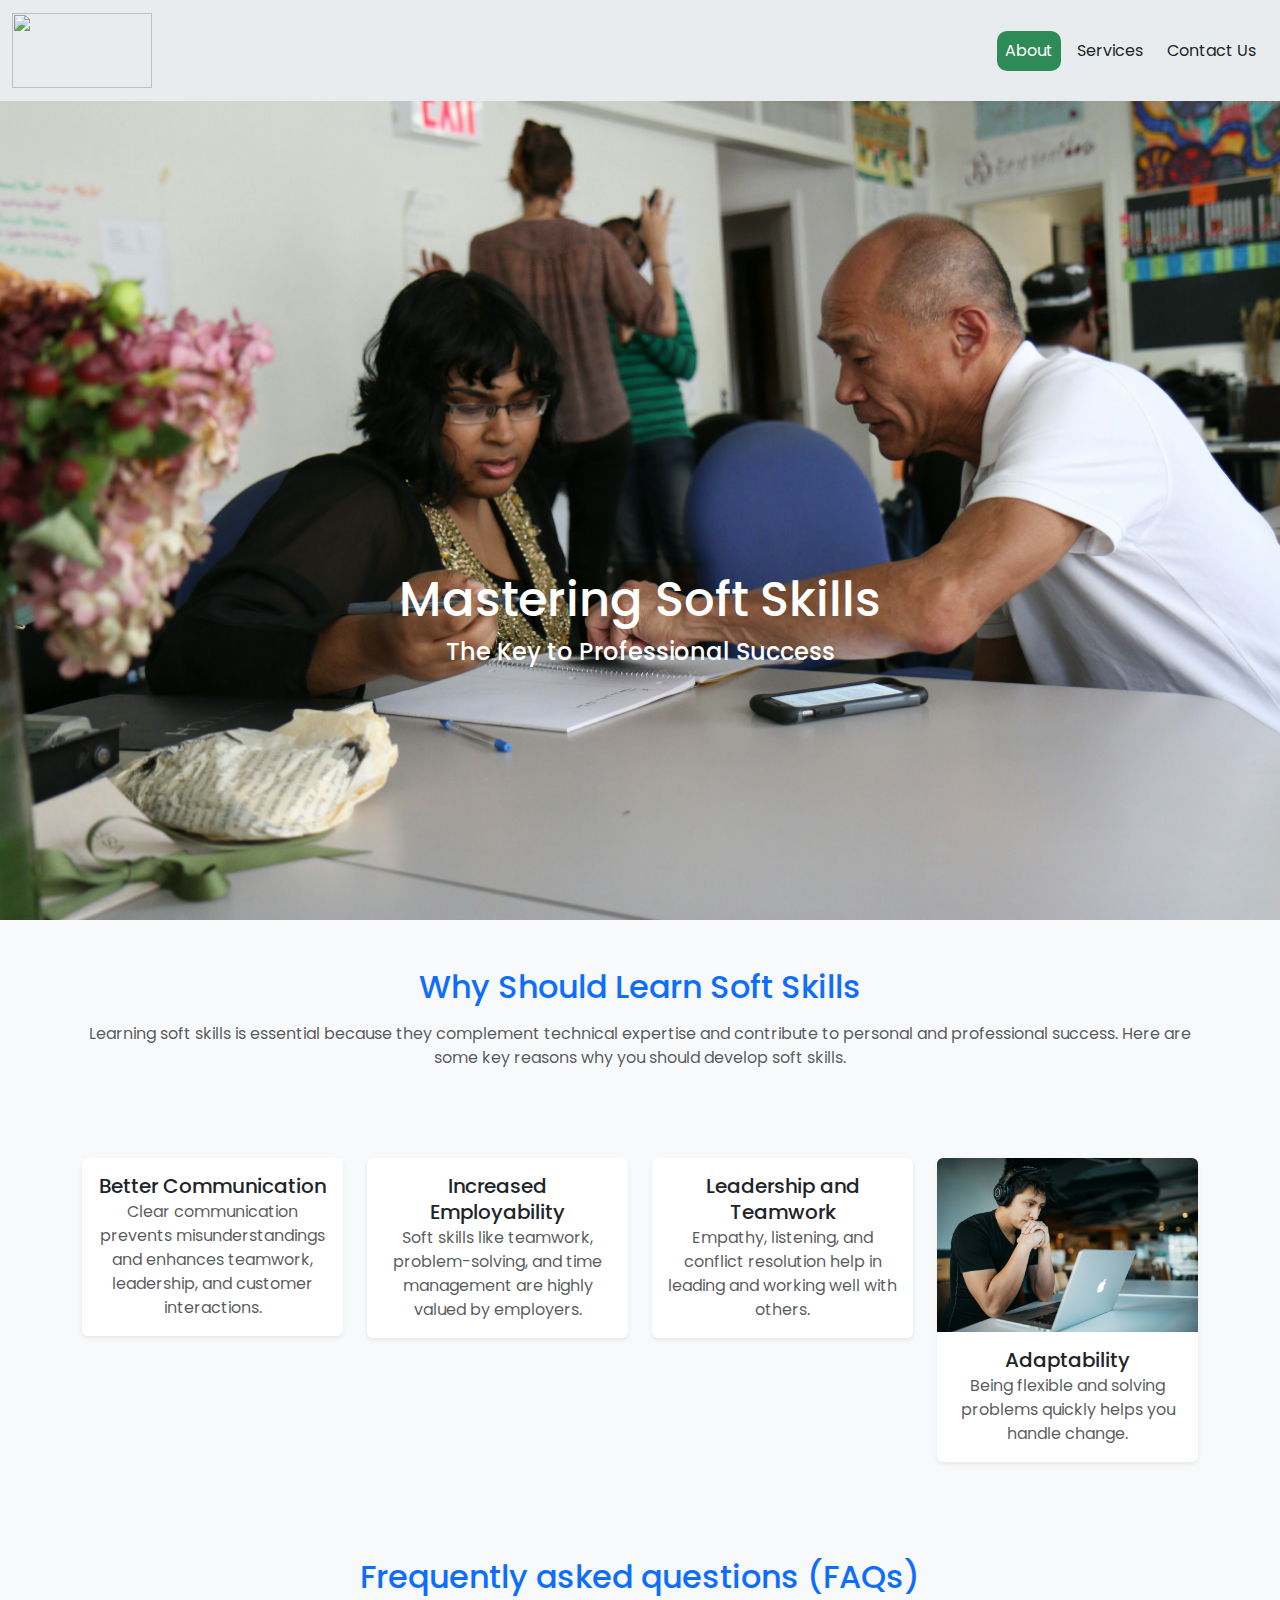
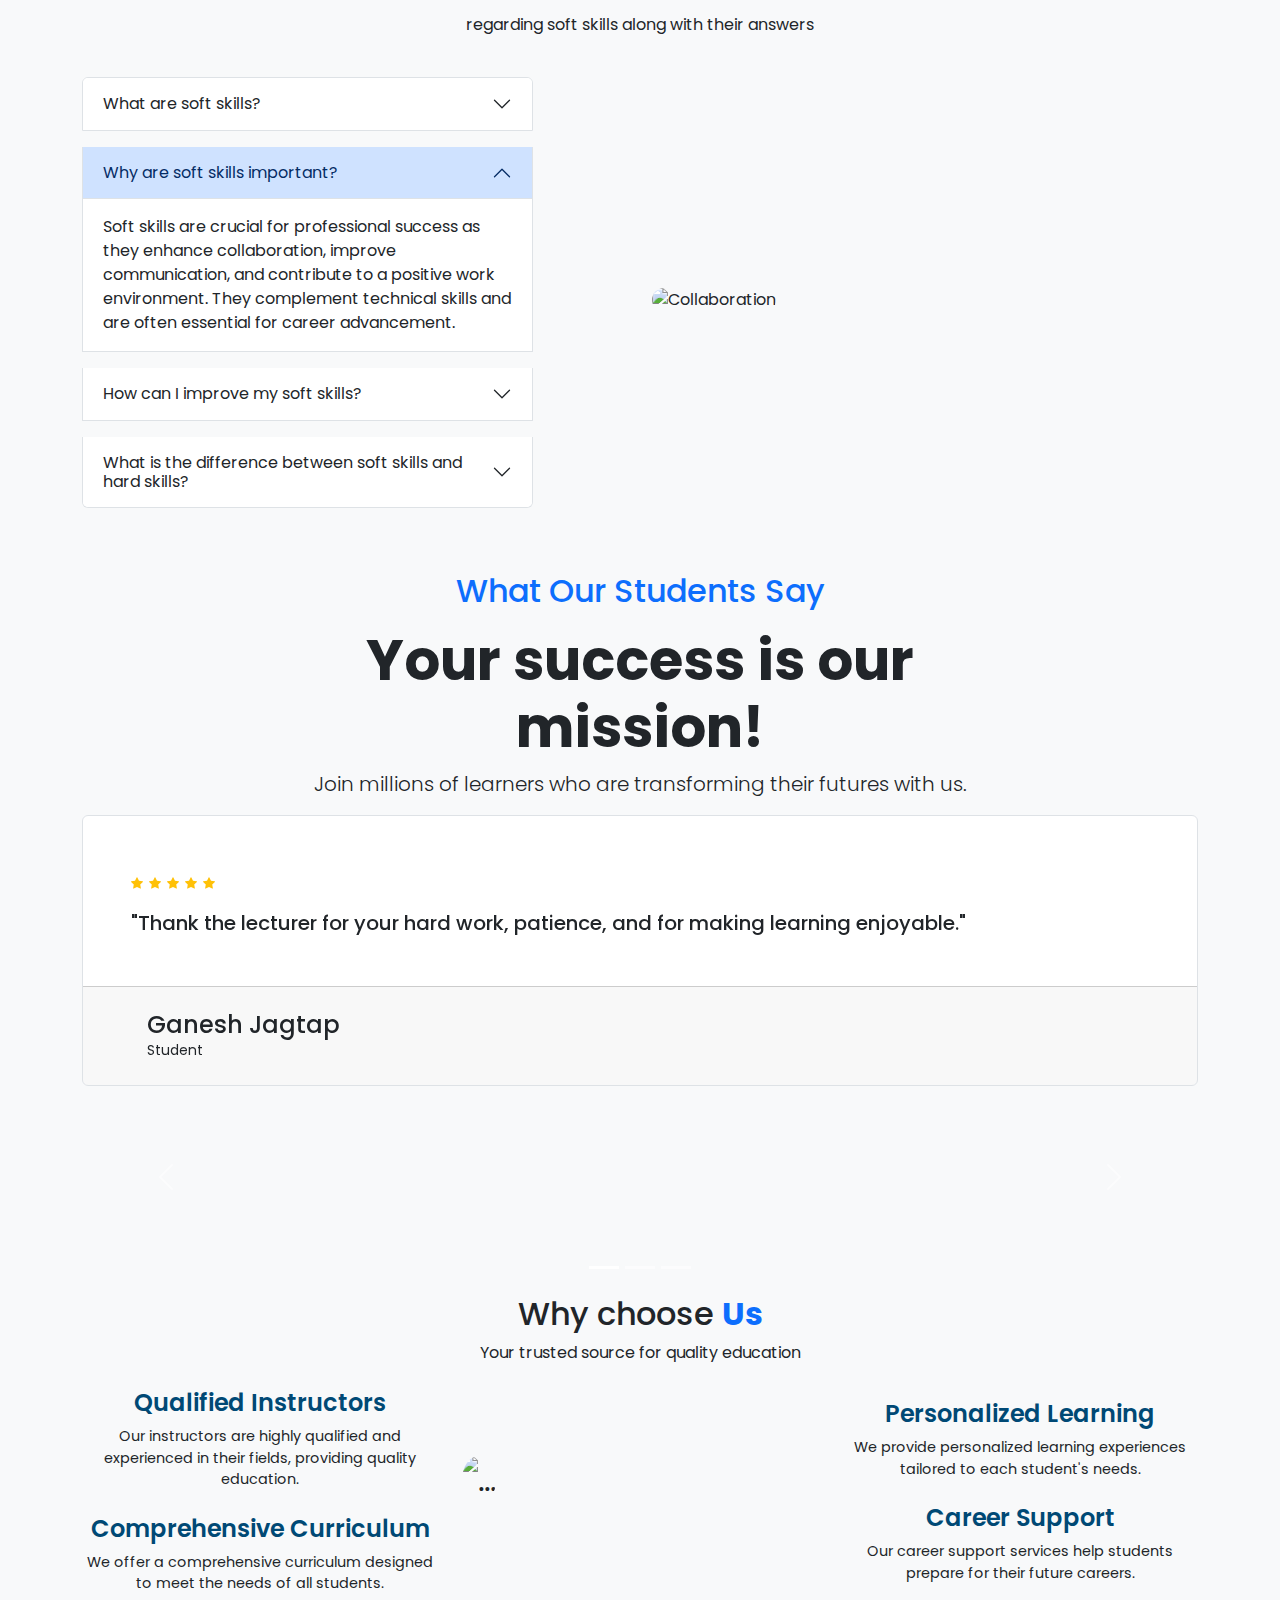
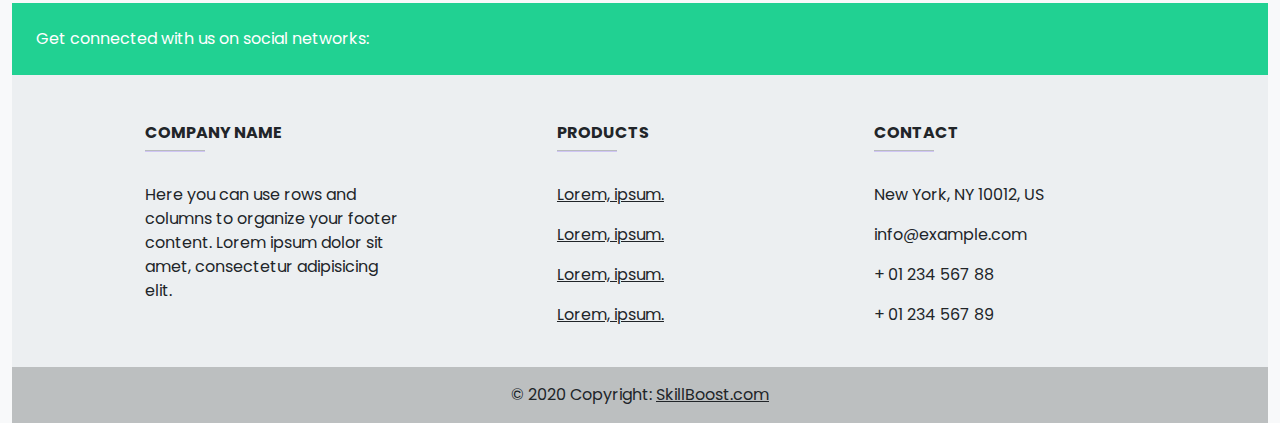
==== index.html @ a73ec309 "change" ====
<!DOCTYPE html>
<html lang="en">

<head>
  <meta charset="UTF-8" />
  <meta name="viewport" content="width=device-width, initial-scale=1.0" />
  <title>SkillBoost Landing Page</title>
  <link href="https://cdn.jsdelivr.net/npm/bootstrap@5.3.3/dist/css/bootstrap.min.css" rel="stylesheet" />
  <link rel="stylesheet" href="https://cdnjs.cloudflare.com/ajax/libs/font-awesome/6.6.0/css/all.min.css"
    integrity="sha512-Kc323vGBEqzTmouAECnVceyQqyqdsSiqLQISBL29aUW4U/M7pSPA/gEUZQqv1cwx4OnYxTxve5UMg5GT6L4JJg=="
    crossorigin="anonymous" referrerpolicy="no-referrer" />
  <link rel="icon" href="./img/favicon.ico" type="image/x-icon" />
  <link rel="stylesheet" href="files/style.css">

  <!-- For font -->
  <link rel="preconnect" href="https://fonts.googleapis.com">
  <link rel="preconnect" href="https://fonts.gstatic.com" crossorigin>
  <link
    href="https://fonts.googleapis.com/css2?family=Poppins:ital,wght@0,100;0,200;0,300;0,400;0,500;0,600;0,700;0,800;0,900;1,100;1,200;1,300;1,400;1,500;1,600;1,700;1,800;1,900&display=swap"
    rel="stylesheet">

  <!-- font end -->


  <!-- floting whatsapp icon -->
  <link rel="stylesheet" href="Floating-WhatsApp-Message-Button-jQuery (2)/floating-wpp.min.css" />
  <script src="https://code.jquery.com/jquery-3.7.1.js" integrity="sha256-eKhayi8LEQwp4NKxN+CfCh+3qOVUtJn3QNZ0TciWLP4="
    crossorigin="anonymous"></script>
  <script src="Floating-WhatsApp-Message-Button-jQuery (2)/floating-wpp.min.js"></script>



</head>

<body>
  <!-- Loader -->
  <div id="loader" class="loader"></div>
  <div class="floating-wpp"></div>

  <nav class="navbar navbar-expand-lg navbar-light fixed-top">
    <div class="container-fluid">
      <a class="navbar-brand" href="index.html"><img src="img/logo.png" class=""></a>
      <button class="navbar-toggler menu " type="button" data-bs-toggle="collapse" data-bs-target="#navbarNav"
        aria-controls="navbarNav" aria-expanded="false" aria-label="Toggle navigation">
        <span class="navbar-toggler-icon"></span>
      </button>
      <div class="collapse navbar-collapse" id="navbarNav">
        <ul class="navbar-nav ms-auto">
          <!-- <li class="nav-item">
            <a class="nav-link" href="#communication">Communication</a>
          </li>
          <li class="nav-item">
            <a class="nav-link" href="#Leadership">Leadership</a>
          </li>
          <li class="nav-item">
            <a class="nav-link" href="#Teamwork">Teamwork</a>
          </li> -->
          <li class="nav-item ">
            <a class="nav-link mx-1 p-2 active " href="index.html">About</a>
          </li>
          <li class="nav-item ">
            <a class="nav-link mx-1 p-2  " href="files/services.html">Services</a>
          </li>

          <li class="nav-item ">
            <a class="nav-link mx-1 p-2 " href="files/contact.html">Contact Us</a>
          </li>
        </ul>
      </div>
    </div>
  </nav>

  <div class="container-fluid banner" id="about-banner">
    <div class="text-wrapper">
      <h1>Mastering Soft Skills</h1>
      <h5>The Key to Professional Success</h5>
    </div>
  </div>

  <div class="container my-5" id="whyshould">
    <div class="row justify-content-center mb-4">
      <div class="col-12 text-center">
        <div class="section-title mb-4 pb-2">
          <h2 class="title mb-3 text-center text-primary">Why Should Learn Soft Skills</h2>
          <p class="text-muted para-desc mx-auto mb-0">
            Learning soft skills is essential because they complement technical expertise and contribute to personal and
            professional success. Here are some key reasons why you should develop soft skills.
          </p>
        </div>
      </div>
    </div>

    <div class="row">
      <div class="col-lg-3 col-md-6 mt-4 pt-2">
        <div class="card blog blog-primary border-0 shadow-sm">
          <img src="./img/problem.webp" class="img-fluid rounded-top" alt="">
          <div class="card-body text-center">
            <a href="/business-blog-detail/1" class="text-dark h5 title mb-3">Better Communication</a>
            <span class="text-muted d-block">Clear communication prevents misunderstandings and enhances teamwork,
              leadership, and customer interactions.</span>
          </div>
        </div>
      </div>

      <div class="col-lg-3 col-md-6 mt-4 pt-2">
        <div class="card blog blog-primary border-0 shadow-sm">
          <img src="./img/collboration.webp" class="img-fluid rounded-top" alt="">
          <div class="card-body text-center">
            <a href="/business-blog-detail/2" class="text-dark h5 title mb-3">Increased Employability</a>
            <span class="text-muted d-block">Soft skills like teamwork, problem-solving, and time management are highly
              valued by employers.</span>
          </div>
        </div>
      </div>

      <div class="col-lg-3 col-md-6 mt-4 pt-2">
        <div class="card blog blog-primary border-0 shadow-sm">
          <img src="./img/communication.webp" class="img-fluid rounded-top" alt="">
          <div class="card-body text-center">
            <a href="/business-blog-detail/3" class="text-dark h5 title mb-3">Leadership and Teamwork</a>
            <span class="text-muted d-block">Empathy, listening, and conflict resolution help in leading and working
              well with others.</span>
          </div>
        </div>
      </div>

      <div class="col-lg-3 col-md-6 mt-4 pt-2">
        <div class="card blog blog-primary border-0 shadow-sm">
          <img src="./img/third.webp" class="img-fluid rounded-top" alt="">
          <div class="card-body text-center">
            <a href="/business-blog-detail/4" class="text-dark h5 title mb-3">Adaptability</a>
            <span class="text-muted d-block">Being flexible and solving problems quickly helps you handle change.</span>
          </div>
        </div>
      </div>
    </div>
  </div>


  <section class="container py-5 mt-2 mt-sm-3 mt-md-4" id="Teamwork">
    <h2 class="title mb-3 text-center text-primary">Frequently asked questions (FAQs)</h2>
    <p class="pb-3 pb-md-4 mb-0 mb-sm-2 mb-lg-3 text-center">
      regarding soft skills along with their answers
    </p>

    <div class="row align-items-lg-center">
      <!-- Accordion Section -->
      <div class="col-md-6 col-lg-5 pb-2 pb-lg-0 mb-4 mb-md-0">
        <div class="accordion accordion-alt" id="teamwork">
          <div class="accordion-item mb-3">
            <h3 class="accordion-header">
              <button class="accordion-button collapsed" type="button" data-bs-toggle="collapse"
                data-binded-content="#communication-img" data-bs-target="#communication" aria-expanded="false"
                aria-controls="communication">
                What are soft skills?
              </button>
            </h3>
            <div class="accordion-collapse collapse" id="communication" data-bs-parent="#teamwork">
              <div class="accordion-body">
                Soft skills are personal attributes that enable someone to interact effectively and harmoniously with
                others. They include skills like communication, teamwork, problem-solving, adaptability, emotional
                intelligence, and time management.
              </div>
            </div>
          </div>

          <div class="accordion-item mb-3">
            <h3 class="accordion-header">
              <button class="accordion-button" type="button" data-bs-toggle="collapse"
                data-binded-content="#collaboration-img" data-bs-target="#collaboration" aria-expanded="true"
                aria-controls="collaboration">
                Why are soft skills important?
              </button>
            </h3>
            <div class="accordion-collapse collapse show" id="collaboration" data-bs-parent="#teamwork">
              <div class="accordion-body">
                Soft skills are crucial for professional success as they enhance collaboration, improve communication,
                and contribute to a positive work environment. They complement technical skills and are often essential
                for career advancement.
              </div>
            </div>
          </div>

          <div class="accordion-item mb-3">
            <h3 class="accordion-header">
              <button class="accordion-button collapsed" type="button" data-bs-toggle="collapse"
                data-binded-content="#problem-solving-img" data-bs-target="#problem-solving" aria-expanded="false"
                aria-controls="problem-solving">
                How can I improve my soft skills?
              </button>
            </h3>
            <div class="accordion-collapse collapse" id="problem-solving" data-bs-parent="#teamwork">
              <div class="accordion-body">
                You can improve your soft skills by actively seeking feedback, engaging in team activities, practicing
                communication in various formats (e.g., public speaking, writing), and taking courses focused on
                specific skills like negotiation or conflict resolution.
              </div>
            </div>
          </div>

          <div class="accordion-item mb-3">
            <h3 class="accordion-header">
              <button class="accordion-button collapsed" type="button" data-bs-toggle="collapse"
                data-binded-content="#leadership-img" data-bs-target="#leadership" aria-expanded="false"
                aria-controls="leadership">
                What is the difference between soft skills and hard skills?
              </button>
            </h3>
            <div class="accordion-collapse collapse" id="leadership" data-bs-parent="#teamwork">
              <div class="accordion-body">
                Hard skills are specific, teachable abilities or knowledge sets, such as coding, data analysis, or using
                software programs. In contrast, soft skills relate to how you work with others and manage your own
                behavior, like teamwork and time management.
              </div>
            </div>
          </div>
        </div>
      </div>

      <!-- Binded Images Section -->
      <div class="col-md-6 col-lg-7 col-xl-6 offset-xl-1">
        <div class="ps-lg-4 ps-xl-0">
          <div class="binded-content position-relative">
            <div class="binded-item" id="communication-img">
              <img class="rounded-5 img-fluid w-100" src="./img/communication.webp" alt="Communication" />
            </div>
            <div class="binded-item active" id="collaboration-img">
              <img class="rounded-5 img-fluid w-100" src="./img/collboration.webp" alt="Collaboration" />
            </div>
            <div class="binded-item" id="problem-solving-img">
              <img class="rounded-5 img-fluid w-100" src="./img/problem.webp" alt="Problem Solving" />
            </div>
            <div class="binded-item" id="leadership-img">
              <img class="rounded-5 img-fluid w-100" src="./img/leadership.webp" alt="Leadership" />
            </div>
          </div>
        </div>
      </div>
    </div>
  </section>




  <div class="container " id="Testimonials">
    <div class="row mb-8 justify-content-center">
      <div class="col-lg-8 col-md-12 col-12 text-center">
        <!-- caption -->
        <h2 class="title mb-3 text-center text-primary">What Our Students Say</h2>
        <h3 class="mb-2 display-4 fw-bold">Your success is our mission!</h3>
        <p class="lead">Join millions of learners who are transforming their futures with us.</p>
      </div>
    </div>

    <!-- row -->
    <div class="row">
      <div class="col-md-12">
        <div id="testimonialCarousel" class="carousel slide" data-bs-ride="carousel">
          <!-- carousel indicators -->
          <div class="carousel-indicators">
            <button type="button" data-bs-target="#testimonialCarousel" data-bs-slide-to="0" class="active"
              aria-current="true" aria-label="Slide 1"></button>
            <button type="button" data-bs-target="#testimonialCarousel" data-bs-slide-to="1"
              aria-label="Slide 2"></button>
            <button type="button" data-bs-target="#testimonialCarousel" data-bs-slide-to="2"
              aria-label="Slide 3"></button>
          </div>

          <!-- carousel inner -->
          <div class="carousel-inner">
            <div class="carousel-item active">
              <div class="card border shadow-none">
                <div class="card-body p-5">
                  <div class="mb-2">
                    <span class="fs-4">
                      <!-- Star icons -->
                      <svg xmlns="http://www.w3.org/2000/svg" width="12" height="12" fill="currentColor"
                        class="bi bi-star-fill text-warning" viewBox="0 0 16 16">
                        <path
                          d="M3.612 15.443c-.386.198-.824-.149-.746-.592l.83-4.73L.173 6.765c-.329-.314-.158-.888.283-.95l4.898-.696L7.538.792c.197-.39.73-.39.927 0l2.184 4.327 4.898.696c.441.062.612.636.282.95l-3.522 3.356.83 4.73c.078.443-.36.79-.746.592L8 13.187l-4.389 2.256z" />
                      </svg>
                      <svg xmlns="http://www.w3.org/2000/svg" width="12" height="12" fill="currentColor"
                        class="bi bi-star-fill text-warning" viewBox="0 0 16 16">
                        <path
                          d="M3.612 15.443c-.386.198-.824-.149-.746-.592l.83-4.73L.173 6.765c-.329-.314-.158-.888.283-.95l4.898-.696L7.538.792c.197-.39.73-.39.927 0l2.184 4.327 4.898.696c.441.062.612.636.282.95l-3.522 3.356.83 4.73c.078.443-.36.79-.746.592L8 13.187l-4.389 2.256z" />
                      </svg>
                      <svg xmlns="http://www.w3.org/2000/svg" width="12" height="12" fill="currentColor"
                        class="bi bi-star-fill text-warning" viewBox="0 0 16 16">
                        <path
                          d="M3.612 15.443c-.386.198-.824-.149-.746-.592l.83-4.73L.173 6.765c-.329-.314-.158-.888.283-.95l4.898-.696L7.538.792c.197-.39.73-.39.927 0l2.184 4.327 4.898.696c.441.062.612.636.282.95l-3.522 3.356.83 4.73c.078.443-.36.79-.746.592L8 13.187l-4.389 2.256z" />
                      </svg>
                      <svg xmlns="http://www.w3.org/2000/svg" width="12" height="12" fill="currentColor"
                        class="bi bi-star-fill text-warning" viewBox="0 0 16 16">
                        <path
                          d="M3.612 15.443c-.386.198-.824-.149-.746-.592l.83-4.73L.173 6.765c-.329-.314-.158-.888.283-.95l4.898-.696L7.538.792c.197-.39.73-.39.927 0l2.184 4.327 4.898.696c.441.062.612.636.282.95l-3.522 3.356.83 4.73c.078.443-.36.79-.746.592L8 13.187l-4.389 2.256z" />
                      </svg>
                      <svg xmlns="http://www.w3.org/2000/svg" width="12" height="12" fill="currentColor"
                        class="bi bi-star-fill text-warning" viewBox="0 0 16 16">
                        <path
                          d="M3.612 15.443c-.386.198-.824-.149-.746-.592l.83-4.73L.173 6.765c-.329-.314-.158-.888.283-.95l4.898-.696L7.538.792c.197-.39.73-.39.927 0l2.184 4.327 4.898.696c.441.062.612.636.282.95l-3.522 3.356.83 4.73c.078.443-.36.79-.746.592L8 13.187l-4.389 2.256z" />
                      </svg>
                    </span>
                  </div>
                  <p class="lead text-dark font-italic fw-medium mb-0">"Thank the lecturer for your hard work, patience,
                    and for making learning enjoyable."</p>
                </div>
                <div class="card-footer px-5 py-4">
                  <div class="d-flex align-items-center">
                    <img src="../assets/images/avatar/avatar-1.jpg" alt="" class="avatar avatar-md rounded-circle">
                    <div class="ms-3">
                      <h4 class="mb-0">Ganesh Jagtap</h4>
                      <p class="mb-0 small">Student</p>
                    </div>
                  </div>
                </div>
              </div>
            </div>

            <div class="carousel-item">
              <div class="card border shadow-none">
                <div class="card-body p-5">
                  <div class="mb-2">
                    <span class="fs-4">
                      <!-- Star icons -->
                      <svg xmlns="http://www.w3.org/2000/svg" width="12" height="12" fill="currentColor"
                        class="bi bi-star-fill text-warning" viewBox="0 0 16 16">
                        <path
                          d="M3.612 15.443c-.386.198-.824-.149-.746-.592l.83-4.73L.173 6.765c-.329-.314-.158-.888.283-.95l4.898-.696L7.538.792c.197-.39.73-.39.927 0l2.184 4.327 4.898.696c.441.062.612.636.282.95l-3.522 3.356.83 4.73c.078.443-.36.79-.746.592L8 13.187l-4.389 2.256z" />
                      </svg>
                      <svg xmlns="http://www.w3.org/2000/svg" width="12" height="12" fill="currentColor"
                        class="bi bi-star-fill text-warning" viewBox="0 0 16 16">
                        <path
                          d="M3.612 15.443c-.386.198-.824-.149-.746-.592l.83-4.73L.173 6.765c-.329-.314-.158-.888.283-.95l4.898-.696L7.538.792c.197-.39.73-.39.927 0l2.184 4.327 4.898.696c.441.062.612.636.282.95l-3.522 3.356.83 4.73c.078.443-.36.79-.746.592L8 13.187l-4.389 2.256z" />
                      </svg>
                      <svg xmlns="http://www.w3.org/2000/svg" width="12" height="12" fill="currentColor"
                        class="bi bi-star-fill text-warning" viewBox="0 0 16 16">
                        <path
                          d="M3.612 15.443c-.386.198-.824-.149-.746-.592l.83-4.73L.173 6.765c-.329-.314-.158-.888.283-.95l4.898-.696L7.538.792c.197-.39.73-.39.927 0l2.184 4.327 4.898.696c.441.062.612.636.282.95l-3.522 3.356.83 4.73c.078.443-.36.79-.746.592L8 13.187l-4.389 2.256z" />
                      </svg>
                      <svg xmlns="http://www.w3.org/2000/svg" width="12" height="12" fill="currentColor"
                        class="bi bi-star-fill text-warning" viewBox="0 0 16 16">
                        <path
                          d="M3.612 15.443c-.386.198-.824-.149-.746-.592l.83-4.73L.173 6.765c-.329-.314-.158-.888.283-.95l4.898-.696L7.538.792c.197-.39.73-.39.927 0l2.184 4.327 4.898.696c.441.062.612.636.282.95l-3.522 3.356.83 4.73c.078.443-.36.79-.746.592L8 13.187l-4.389 2.256z" />
                      </svg>
                      <svg xmlns="http://www.w3.org/2000/svg" width="12" height="12" fill="currentColor"
                        class="bi bi-star-fill text-warning" viewBox="0 0 16 16">
                        <path
                          d="M3.612 15.443c-.386.198-.824-.149-.746-.592l.83-4.73L.173 6.765c-.329-.314-.158-.888.283-.95l4.898-.696L7.538.792c.197-.39.73-.39.927 0l2.184 4.327 4.898.696c.441.062.612.636.282.95l-3.522 3.356.83 4.73c.078.443-.36.79-.746.592L8 13.187l-4.389 2.256z" />
                      </svg>
                    </span>
                  </div>
                  <p class="lead text-dark font-italic fw-medium mb-0">"Maam, you create a supportive and inclusive
                    classroom environment where everyone feels valued. Thank you, Maam."</p>
                </div>
                <div class="card-footer px-5 py-4">
                  <div class="d-flex align-items-center">
                    <img src="../assets/images/avatar/avatar-1.jpg" alt="" class="avatar avatar-md rounded-circle">
                    <div class="ms-3">
                      <h4 class="mb-0">Om Tembhare</h4>
                      <p class="mb-0 small">Student</p>
                    </div>
                  </div>
                </div>
              </div>
            </div>

            <div class="carousel-item">
              <div class="card border shadow-none">
                <div class="card-body p-5">
                  <div class="mb-2">
                    <span class="fs-4">
                      <!-- Star icons -->
                      <svg xmlns="http://www.w3.org/2000/svg" width="12" height="12" fill="currentColor"
                        class="bi bi-star-fill text-warning" viewBox="0 0 16 16">
                        <path
                          d="M3.612 15.443c-.386.198-.824-.149-.746-.592l.83-4.73L.173 6.765c-.329-.314-.158-.888.283-.95l4.898-.696L7.538.792c.197-.39.73-.39.927 0l2.184 4.327 4.898.696c.441.062.612.636.282.95l-3.522 3.356.83 4.73c.078.443-.36.79-.746.592L8 13.187l-4.389 2.256z" />
                      </svg>
                      <svg xmlns="http://www.w3.org/2000/svg" width="12" height="12" fill="currentColor"
                        class="bi bi-star-fill text-warning" viewBox="0 0 16 16">
                        <path
                          d="M3.612 15.443c-.386.198-.824-.149-.746-.592l.83-4.73L.173 6.765c-.329-.314-.158-.888.283-.95l4.898-.696L7.538.792c.197-.39.73-.39.927 0l2.184 4.327 4.898.696c.441.062.612.636.282.95l-3.522 3.356.83 4.73c.078.443-.36.79-.746.592L8 13.187l-4.389 2.256z" />
                      </svg>
                      <svg xmlns="http://www.w3.org/2000/svg" width="12" height="12" fill="currentColor"
                        class="bi bi-star-fill text-warning" viewBox="0 0 16 16">
                        <path
                          d="M3.612 15.443c-.386.198-.824-.149-.746-.592l.83-4.73L.173 6.765c-.329-.314-.158-.888.283-.95l4.898-.696L7.538.792c.197-.39.73-.39.927 0l2.184 4.327 4.898.696c.441.062.612.636.282.95l-3.522 3.356.83 4.73c.078.443-.36.79-.746.592L8 13.187l-4.389 2.256z" />
                      </svg>
                      <svg xmlns="http://www.w3.org/2000/svg" width="12" height="12" fill="currentColor"
                        class="bi bi-star-fill text-warning" viewBox="0 0 16 16">
                        <path
                          d="M3.612 15.443c-.386.198-.824-.149-.746-.592l.83-4.73L.173 6.765c-.329-.314-.158-.888.283-.95l4.898-.696L7.538.792c.197-.39.73-.39.927 0l2.184 4.327 4.898.696c.441.062.612.636.282.95l-3.522 3.356.83 4.73c.078.443-.36.79-.746.592L8 13.187l-4.389 2.256z" />
                      </svg>
                      <svg xmlns="http://www.w3.org/2000/svg" width="12" height="12" fill="currentColor"
                        class="bi bi-star-fill text-warning" viewBox="0 0 16 16">
                        <path
                          d="M3.612 15.443c-.386.198-.824-.149-.746-.592l.83-4.73L.173 6.765c-.329-.314-.158-.888.283-.95l4.898-.696L7.538.792c.197-.39.73-.39.927 0l2.184 4.327 4.898.696c.441.062.612.636.282.95l-3.522 3.356.83 4.73c.078.443-.36.79-.746.592L8 13.187l-4.389 2.256z" />
                      </svg>
                      <!-- Repeat star SVG as needed -->
                    </span>
                  </div>
                  <p class="lead text-dark font-italic fw-medium mb-0">"Hello Mam, class was very good and excellent for
                    the last one and a half month as well as it was so understanding."</p>
                </div>
                <div class="card-footer px-5 py-4">
                  <div class="d-flex align-items-center">
                    <img src="../assets/images/avatar/avatar-1.jpg" alt="" class="avatar avatar-md rounded-circle">
                    <div class="ms-3">
                      <h4 class="mb-0">Aniket Gadadare</h4>
                      <p class="mb-0 small">Student</p>
                    </div>
                  </div>
                </div>
              </div>
            </div>
          </div>

          <!-- carousel controls -->
          <button class="carousel-control-prev" type="button" data-bs-target="#testimonialCarousel" data-bs-slide="prev"
            style="display: block;">
            <span class="carousel-control-prev-icon" aria-hidden="true"></span>
            <span class="visually-hidden">Previous</span>
          </button>
          <button class="carousel-control-next" type="button" data-bs-target="#testimonialCarousel" data-bs-slide="next"
            style="display: block;">
            <span class="carousel-control-next-icon" aria-hidden="true"></span>
            <span class="visually-hidden">Next</span>
          </button>
        </div>
      </div>
    </div>
  </div>

  <div class="container mb-2">
    <div class="text-center mb-2-8 mb-lg-6">
      <h2 class="display-18 display-md-16 display-lg-14 font-weight-700">Why choose <strong class="text-primary font-weight-700">Us</strong></h2>
      <span>Your trusted source for quality education</span>
    </div>
    <div class="row align-items-center">
      <div class="col-sm-6 col-lg-4 mb-2-9 mb-sm-0">
        <div class="pr-md-3">
          <div class="text-center text-sm-right mb-2-9">
            <div class="mb-4">
              <i class="fas fa-user-graduate rounded-circle"></i>
            </div>
            <h4 class="sub-info">Qualified Instructors</h4>
            <p class="display-30 mb-0">Our instructors are highly qualified and experienced in their fields, providing quality education.</p>
          </div>
          <div class="text-center text-sm-right">
            <div class="mb-4">
            
              <i class="fas fa-book-open rounded-circle"></i>
            </div>
            <h4 class="sub-info">Comprehensive Curriculum</h4>
            <p class="display-30 mb-0">We offer a comprehensive curriculum designed to meet the needs of all students.</p>
          </div>
        </div>
      </div>
      <div class="col-lg-4 d-none d-lg-block">
        <div class="why-choose-center-image">
          <img src="./img/logo.png" alt="..." class="rounded-circle">
        </div>
      </div>
      <div class="col-sm-6 col-lg-4">
        <div class="pl-md-3">
          <div class="text-center text-sm-left mb-2-9">
            <div class="mb-4">
              <i class="fas fa-user-edit rounded-circle"></i>
            </div>
            <h4 class="sub-info">Personalized Learning</h4>
            <p class="display-30 mb-0">We provide personalized learning experiences tailored to each student's needs.</p>
          </div>
  
          <div class="text-center text-sm-left">
            <div class="mb-4">
              <i class="fas fa-briefcase rounded-circle"></i>
            </div>
            <h4 class="sub-info">Career Support</h4>
            <p class="display-30 mb-0">Our career support services help students prepare for their future careers.</p>
          </div>
        </div>
      </div>
    </div>
  </div>
  
  <div class="container-fluid" id="About">
    <!-- Footer -->
    <footer class="text-center text-lg-start text-dark" style="background-color: #eceff1">
      <!-- Section: Social media -->
      <section class="d-flex justify-content-between p-4 text-white" style="background-color: #21d192">
        <!-- Left -->
        <div class="me-5">
          <span>Get connected with us on social networks:</span>
        </div>
        <!-- Left -->

        <!-- Right -->
        <div>
          <a href="" class="text-white me-4">
            <i class="fab fa-facebook-f"></i>
          </a>
          <a href="" class="text-white me-4">
            <i class="fab fa-twitter"></i>
          </a>
          <a href="" class="text-white me-4">
            <i class="fab fa-google"></i>
          </a>
          <a href="" class="text-white me-4">
            <i class="fab fa-instagram"></i>
          </a>
          <a href="" class="text-white me-4">
            <i class="fab fa-linkedin"></i>
          </a>
          <a href="" class="text-white me-4">
            <i class="fab fa-github"></i>
          </a>
        </div>
        <!-- Right -->
      </section>
      <!-- Section: Social media -->

      <!-- Section: Links  -->
      <section class="">
        <div class="container text-center text-md-start mt-5">
          <!-- Grid row -->
          <div class="row mt-3">
            <!-- Grid column -->
            <div class="col-md-3 col-lg-4 col-xl-3 mx-auto mb-4">
              <!-- Content -->
              <h6 class="text-uppercase fw-bold">Company name</h6>
              <hr class="mb-4 mt-0 d-inline-block mx-auto"
                style="width: 60px; background-color: #7c4dff; height: 2px" />
              <p>
                Here you can use rows and columns to organize your footer
                content. Lorem ipsum dolor sit amet, consectetur adipisicing
                elit.
              </p>
            </div>
            <!-- Grid column -->

            <!-- Grid column -->
            <div class="col-md-2 col-lg-2 col-xl-2 mx-auto mb-4">
              <!-- Links -->
              <h6 class="text-uppercase fw-bold">Products</h6>
              <hr class="mb-4 mt-0 d-inline-block mx-auto"
                style="width: 60px; background-color: #7c4dff; height: 2px" />
              <p>
                <a href="#!" class="text-dark">Lorem, ipsum.</a>
              </p>
              <p>
                <a href="#!" class="text-dark">Lorem, ipsum.</a>
              </p>
              <p>
                <a href="#!" class="text-dark">Lorem, ipsum.</a>
              </p>
              <p>
                <a href="#!" class="text-dark">Lorem, ipsum.</a>
              </p>
            </div>

            <div class="col-md-4 col-lg-3 col-xl-3 mx-auto mb-md-0 mb-4">
              <!-- Links -->
              <h6 class="text-uppercase fw-bold">Contact</h6>
              <hr class="mb-4 mt-0 d-inline-block mx-auto"
                style="width: 60px; background-color: #7c4dff; height: 2px" />
              <p><i class="fas fa-home mr-3"></i> New York, NY 10012, US</p>
              <p><i class="fas fa-envelope mr-3"></i> info@example.com</p>
              <p><i class="fas fa-phone mr-3"></i> + 01 234 567 88</p>
              <p><i class="fas fa-print mr-3"></i> + 01 234 567 89</p>
            </div>
          </div>
        </div>
      </section>
      <!-- Section: Links  -->

      <!-- Copyright -->
      <div class="text-center p-3" style="background-color: rgba(0, 0, 0, 0.2)">
        © 2020 Copyright:
        <a class="text-dark" href="">SkillBoost.com</a>
      </div>
      <!-- Copyright -->
    </footer>
    <!-- Footer -->
  </div>
  <!-- End of .container -->

  <script src="https://cdn.jsdelivr.net/npm/bootstrap@5.3.3/dist/js/bootstrap.bundle.min.js"></script>

  <script>
    window.addEventListener("load", function () {
      const loader = document.getElementById("loader");
      loader.style.display = "none"; // Hide loader when page is fully loaded
    });

    // for floting whatsapp button

    $(".floating-wpp").floatingWhatsApp({
      // phone number
      phone: "+918208483949",

      // message to send
      message: "",

      // icon size
      size: "72px",

      // background color
      backgroundColor: "#25D366",

      // or right
      position: "right",

      // message in popup
      popupMessage: "",

      // show a chat popup on hover
      showPopup: false,

      // show on IE
      showOnIE: true,

      // in milliseconds
      autoOpenTimer: 0,

      // header color
      headerColor: "#128C7E",

      // header title
      headerTitle: "",

      // z-index property
      zIndex: 99,

      // custom icon
      buttonImage:
        '<?xml version="1.0" encoding="UTF-8" standalone="no"?><svg xmlns="http://www.w3.org/2000/svg" xmlns:xlink="http://www.w3.org/1999/xlink" style="isolation:isolate" viewBox="0 0 800 800" width="800" height="800"><defs><clipPath id="_clipPath_A3g8G5hPEGG2L0B6hFCxamU4cc8rfqzQ"><rect width="800" height="800"/></clipPath></defs><g clip-path="url(#_clipPath_A3g8G5hPEGG2L0B6hFCxamU4cc8rfqzQ)"><g><path d=" M 787.59 800 L 12.41 800 C 5.556 800 0 793.332 0 785.108 L 0 14.892 C 0 6.667 5.556 0 12.41 0 L 787.59 0 C 794.444 0 800 6.667 800 14.892 L 800 785.108 C 800 793.332 794.444 800 787.59 800 Z " fill="rgb(37,211,102)"/></g><g><path d=" M 508.558 450.429 C 502.67 447.483 473.723 433.24 468.325 431.273 C 462.929 429.308 459.003 428.328 455.078 434.22 C 451.153 440.114 439.869 453.377 436.434 457.307 C 433 461.236 429.565 461.729 423.677 458.78 C 417.79 455.834 398.818 449.617 376.328 429.556 C 358.825 413.943 347.008 394.663 343.574 388.768 C 340.139 382.873 343.207 379.687 346.155 376.752 C 348.804 374.113 352.044 369.874 354.987 366.436 C 357.931 362.999 358.912 360.541 360.875 356.614 C 362.837 352.683 361.857 349.246 360.383 346.299 C 358.912 343.352 347.136 314.369 342.231 302.579 C 337.451 291.099 332.597 292.654 328.983 292.472 C 325.552 292.301 321.622 292.265 317.698 292.265 C 313.773 292.265 307.394 293.739 301.996 299.632 C 296.6 305.527 281.389 319.772 281.389 348.752 C 281.389 377.735 302.487 405.731 305.431 409.661 C 308.376 413.592 346.949 473.062 406.015 498.566 C 420.062 504.634 431.03 508.256 439.581 510.969 C 453.685 515.451 466.521 514.818 476.666 513.302 C 487.978 511.613 511.502 499.06 516.409 485.307 C 521.315 471.55 521.315 459.762 519.842 457.307 C 518.371 454.851 514.446 453.377 508.558 450.429 Z  M 401.126 597.117 L 401.047 597.117 C 365.902 597.104 331.431 587.661 301.36 569.817 L 294.208 565.572 L 220.08 585.017 L 239.866 512.743 L 235.21 505.332 C 215.604 474.149 205.248 438.108 205.264 401.1 C 205.307 293.113 293.17 205.257 401.204 205.257 C 453.518 205.275 502.693 225.674 539.673 262.696 C 576.651 299.716 597.004 348.925 596.983 401.258 C 596.939 509.254 509.078 597.117 401.126 597.117 Z  M 567.816 234.565 C 523.327 190.024 464.161 165.484 401.124 165.458 C 271.24 165.458 165.529 271.161 165.477 401.085 C 165.46 442.617 176.311 483.154 196.932 518.892 L 163.502 641 L 288.421 608.232 C 322.839 627.005 361.591 636.901 401.03 636.913 L 401.126 636.913 L 401.127 636.913 C 530.998 636.913 636.717 531.2 636.77 401.274 C 636.794 338.309 612.306 279.105 567.816 234.565" fill-rule="evenodd" fill="rgb(255,255,255)"/></g></g></svg>',
    });
  </script>

  <script>
    document.addEventListener("DOMContentLoaded", function () {
      const accordionButtons = document.querySelectorAll(".accordion-button");
      const bindedItems = document.querySelectorAll(".binded-item");

      accordionButtons.forEach((button) => {
        button.addEventListener("click", function () {
          // Remove 'active' class from all binded images
          bindedItems.forEach((item) => {
            item.classList.remove("active");
          });

          // Add 'active' class to the relevant image based on data-binded-content attribute
          const targetId = this.getAttribute("data-binded-content");
          const targetItem = document.querySelector(targetId);
          if (targetItem) {
            targetItem.classList.add("active");
          }
        });
      });
    });
  </script>
</body>

</html>
---- files/style.css ----
* {
  transition: all 0.5s ease;
  font-family: "Poppins", sans-serif;
  /* Adjusted for faster transitions */
}

/* General body styling */
body {
  font-family: Arial, sans-serif;
  background-color: #f8f9fa;
  color: #212529;
}

.navbar {
  background-color: #e9ecef;
}

.navbar a {
  color: #212529;
}

.navbar li :hover {
  background-color: seagreen;
  color: white;
  border-radius: 10px;
  transition: all 0.3s ease-in-out;
}
.navbar li .active {
  background-color: seagreen;
  color: white !important;
  border-radius: 10px;
}

.navbar-brand img {
  width: 140px;
  height: 75px !important;
  object-fit: contain;
}

.navbar-toggler {
  border-color: seagreen; /* Change the border color to SeaGreen */
}

.navbar-toggler-icon {
  background-image: url("data:image/svg+xml;charset=utf8,%3Csvg viewBox='0 0 30 30' xmlns='http://www.w3.org/2000/svg'%3E%3Cpath stroke='seagreen' stroke-width='2' d='M4 7h22M4 15h22M4 23h22'/%3E%3C/svg%3E");
}

.hero-section {
  text-align: center;
  overflow: hidden;
  /* Prevents overflow on smaller screens */
}

/* Carousel styles */
.carousel-item {
  height: 100vh;
  background-size: cover;
  background-position: center;
  object-fit: cover;
}

.carousel-caption {
  position: absolute;
  top: 50%;
  transform: translateY(-50%);
  left: 50%;
  transform: translate(-50%, -50%);
  /* Center the caption */
}

.carousel-caption h1 {
  font-size: 3rem;
  font-weight: bold;
}

.features,
.plans-section,
.testimonials {
  padding: 50px 20px;
}

.features div,
.testimonial-card,
.plan-card {
  text-align: center;
  color: #212529;
}

.testimonial-card,
.plan-card {
  background-color: #fff;
  border-radius: 8px;
  padding: 20px;
  margin: 10px;
  box-shadow: 0 4px 8px rgba(0, 0, 0, 0.1);
}

.plans-section .plan-card button {
  background-color: #007bff;
  border: none;
  padding: 10px 20px;
  color: white;
  border-radius: 4px;
  cursor: pointer;
}

.footer {
  background-color: #e9ecef;
  padding: 20px 0;
  text-align: center;
  color: #212529;
}

.footer a {
  color: #007bff;
  margin: 0 15px;
}

.loader {
  position: fixed;
  top: 0;
  left: 0;
  right: 0;
  bottom: 0;
  background-image: url("./img/Flat-Preloaders.webp");
  background-repeat: no-repeat;
  background-position: center;
  background-size: cover;
  color: #007bff;
  display: flex;
  align-items: center;
  justify-content: center;
  z-index: 9999;
  /* Ensure it stays on top of everything */
}

/* Responsive adjustments */
@media (max-width: 768px) {
  .carousel-caption h1 {
    font-size: 2rem;
    /* Adjusted size for mobile */
  }

  .carousel-caption p {
    font-size: 1rem;
    /* Smaller paragraph font size for mobile */
  }

  .indeximg {
    width: 100%;
    /* Full width on smaller screens */
    height: auto;
    /* Maintain aspect ratio */
  }
}

@media (max-width: 576px) {
  .carousel-caption h1 {
    font-size: 1.5rem;
    /* Even smaller for extra small screens */
  }

  .carousel-caption p {
    font-size: 0.9rem;
    /* Even smaller for extra small screens */
  }
}

.carousel-control-prev,
.carousel-control-next {
  display: none;
  /* Hide controls for simplicity */
}

.heading h1 {
  color: rgb(101, 143, 101);
}

li {
  list-style: none;
}

#Leadership .col .card {
  background-color: #3c3e41;
  color: #e9ecef;
}

#Leadership .col .card a {
  text-decoration: none !important;
  color: #e9ecef;
}
#cardform {
  position: relative;
  transform: translateY(-50px);
}

#cardform a {
  text-decoration: none;
}
.card {
  transition: transform 0.3s ease;
}

.card:hover {
  transform: scale(1.05);
}

.binded-item {
  opacity: 0;
  transition: opacity 0.5s ease-in-out;
  position: absolute;
  width: 100%;
  height: auto;
  top: 0;
  left: 0;
  display: none;
}

.binded-item img {
  width: 100%;
  height: auto;
  object-fit: cover;
}

.binded-item.active {
  opacity: 1;
  display: block;
  position: relative;
}

.banner {
  position: relative;
  height: 100vh; /* Adjust height as needed */
  background-image: url("../img/second.webp"); /* Add your image URL */
  background-size: cover;
  background-position: center;
  padding: 20px; /* Adds padding to prevent overflow on smaller screens */
  overflow: hidden; /* Prevents content from spilling out of the container */
}

.text-wrapper {
  position: absolute;
  bottom: 20px;
  left: 50%;
  transform: translate(-50%, -25vh);
  text-align: center;
  max-width: 90%;
  color: white;
}

.banner h1 {
  font-size: 3rem;
}

.banner h5 {
  font-size: 1.5rem;
  margin-top: 10px; /* Adds space between h1 and h5 */
}

@media (max-width: 768px) {
  .text-wrapper {
    position: absolute;
    bottom: 20px;
    left: 50%;
    transform: translate(-50%, -7vh);
    text-align: center;
    max-width: 90%;
    color: white;
  }
}
@media (max-width: 375px) {
  .banner {
    position: relative;
    height: 100vh; /* Adjust height as needed */
    background-image: url("/img/second.webp"); /* Add your image URL */
    background-size: cover;
    background-position: -250px;
    padding: 20px; /* Adds padding to prevent overflow on smaller screens */
    overflow: hidden; /* Prevents content from spilling out of the container */
  }
}

#whyshould a {
  text-decoration: none;
}

#testimonialCarousel {
  height: fit-content;
}
.carousel-item {
    height: 30rem;
}
.carousel-control-prev,
.carousel-control-next {
  padding: 10px; /* Optional: Add padding for a larger clickable area */
  bottom: 50%; /* Position vertically center */
  transform: translateY(21rem); /* Center vertically */
  z-index: 10; /* Ensure controls are above other elements */
  height: fit-content;
}

body{margin-top:20px;}
.rounded-circle {
    border-radius: 50% !important;
}
img {
    max-width: 100%;
    height: auto;
    vertical-align: top;
}

.sub-info{
    font-weight: 600;
    font-family: 'Poppins', sans-serif;
    color: #004975;
}

.display-30 {
    font-size: 0.9rem;
}

.rounded-circle {
    font-size: xx-large;
    
}
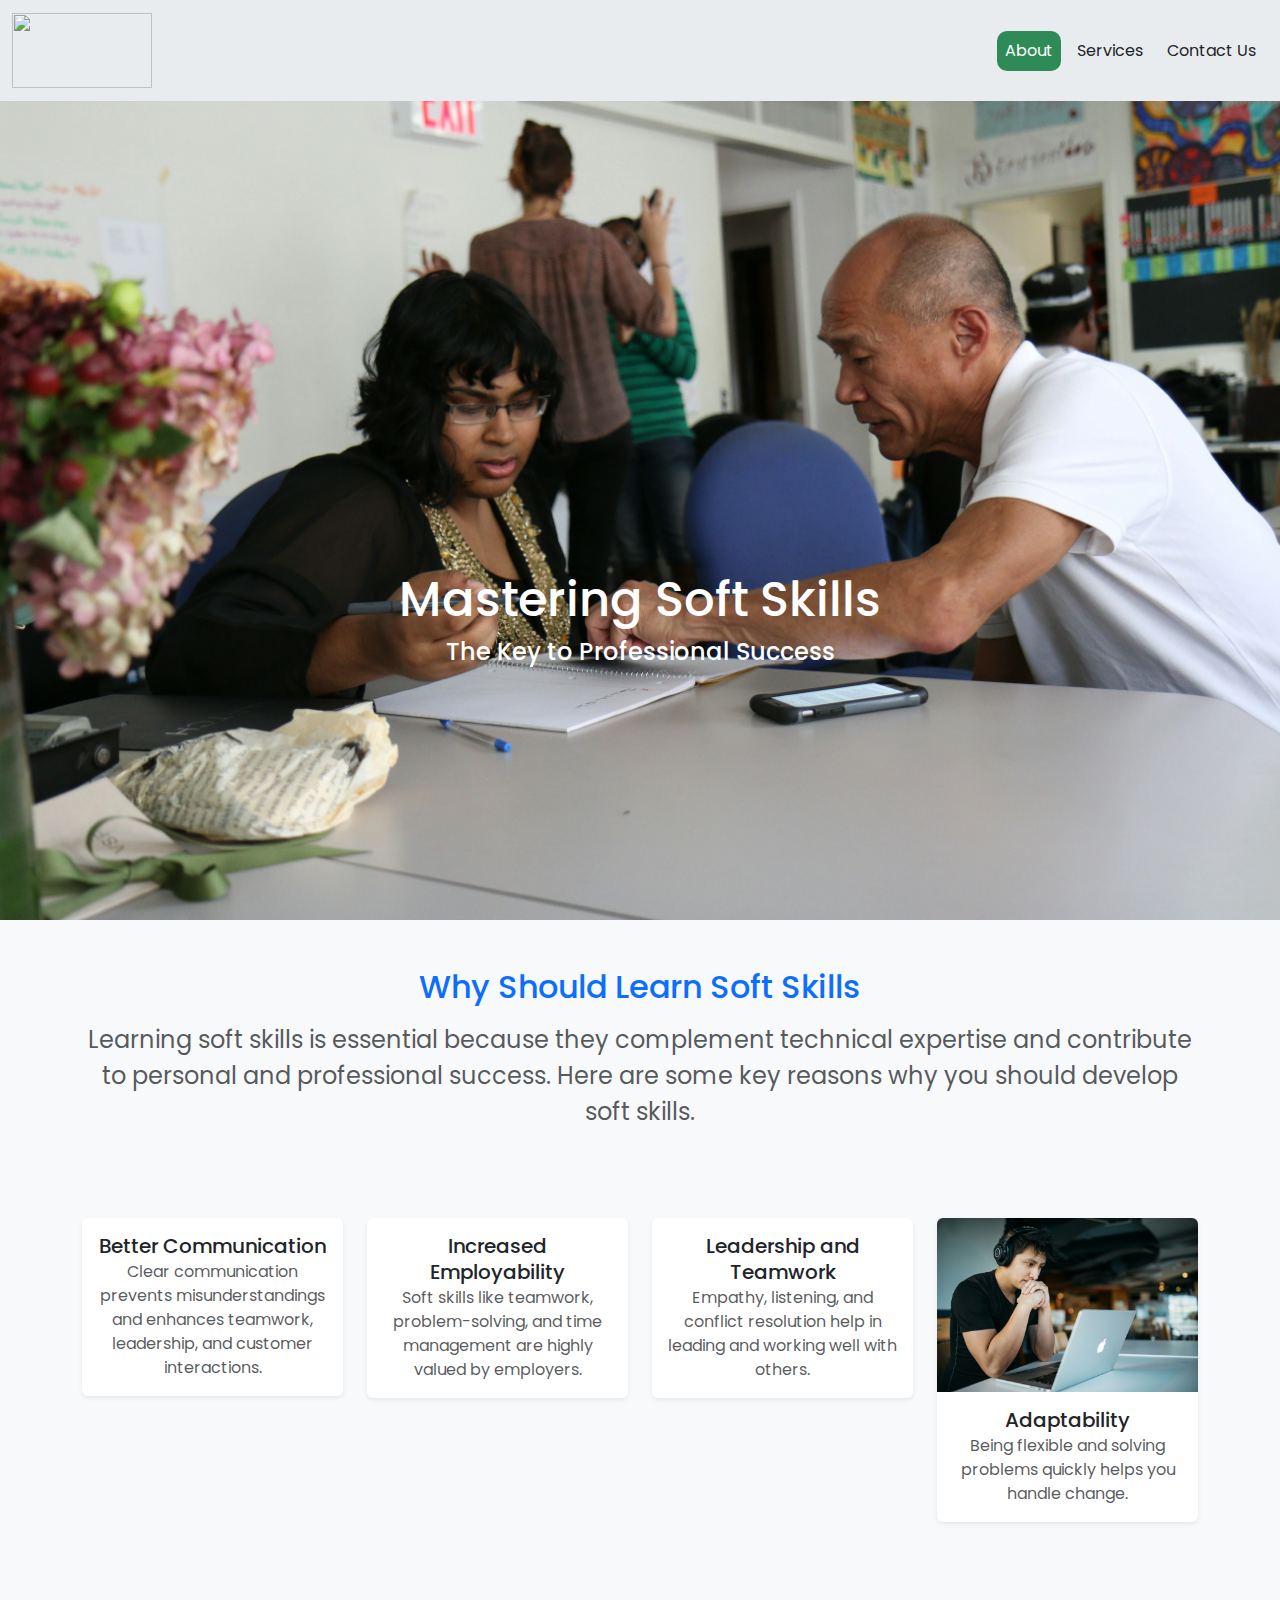
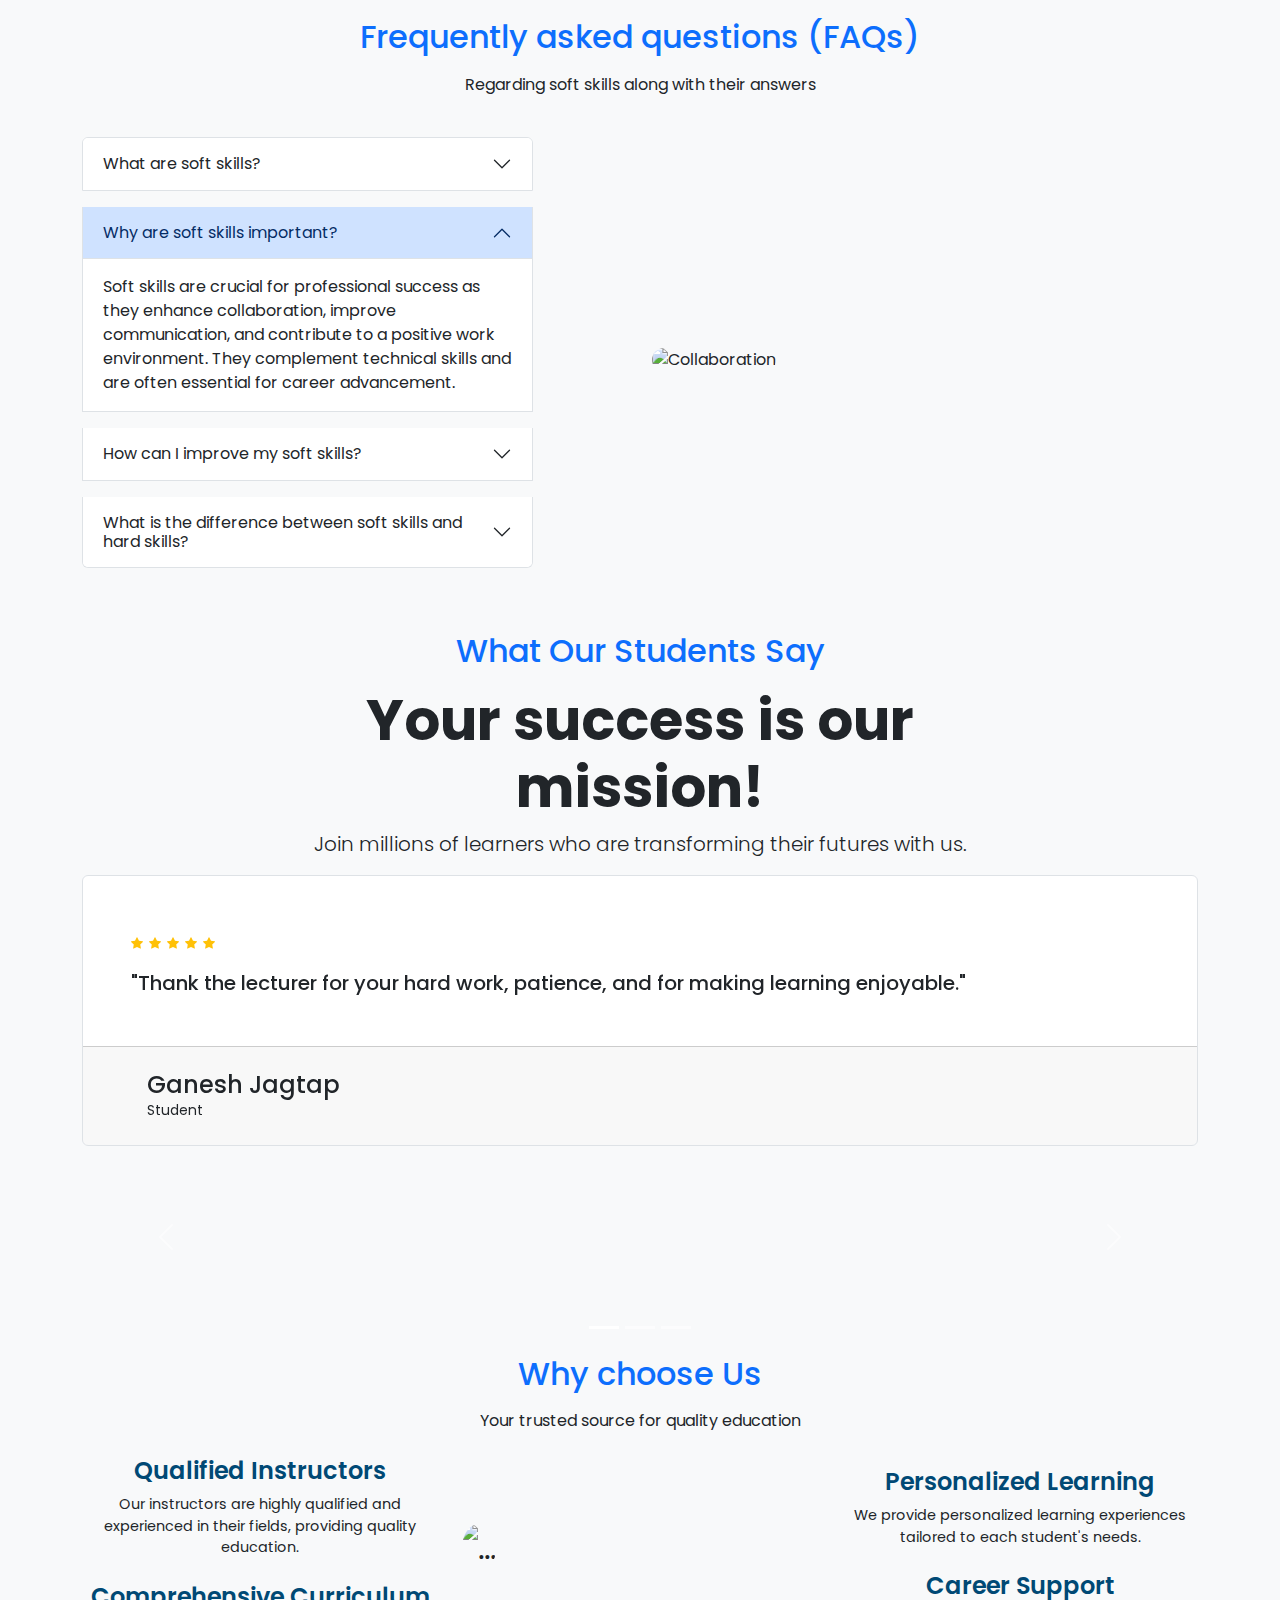
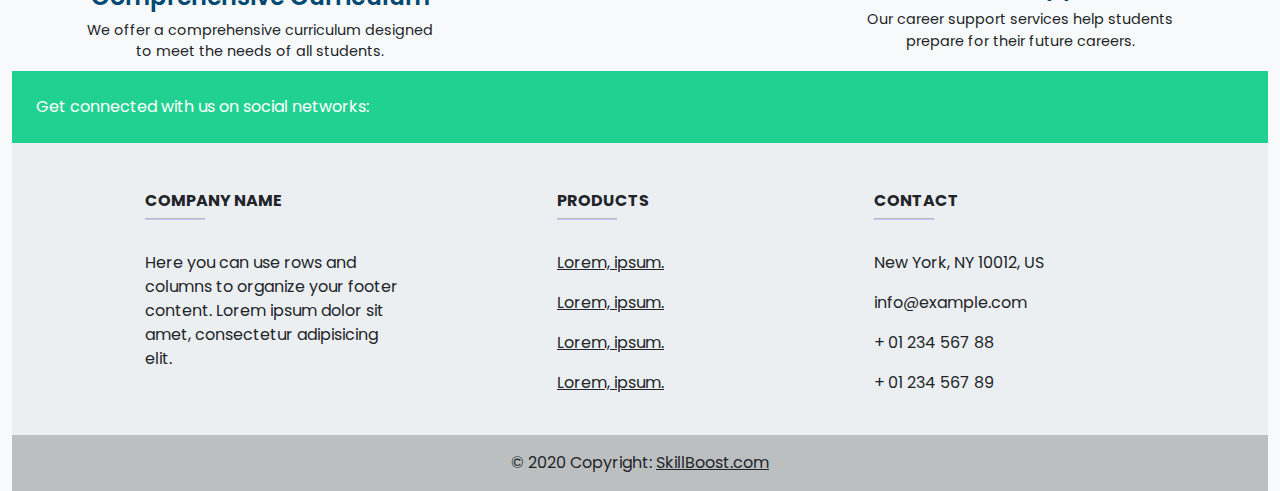
==== commit edb0c9f5: "change font" ====
--- a/index.html
+++ b/index.html
@@ -82,7 +82,7 @@
       <div class="col-12 text-center">
         <div class="section-title mb-4 pb-2">
           <h2 class="title mb-3 text-center text-primary">Why Should Learn Soft Skills</h2>
-          <p class="text-muted para-desc mx-auto mb-0">
+          <p class="text-muted fs-4 mx-auto mb-0">
             Learning soft skills is essential because they complement technical expertise and contribute to personal and
             professional success. Here are some key reasons why you should develop soft skills.
           </p>
@@ -140,7 +140,7 @@
   <section class="container py-5 mt-2 mt-sm-3 mt-md-4" id="Teamwork">
     <h2 class="title mb-3 text-center text-primary">Frequently asked questions (FAQs)</h2>
     <p class="pb-3 pb-md-4 mb-0 mb-sm-2 mb-lg-3 text-center">
-      regarding soft skills along with their answers
+      Regarding soft skills along with their answers
     </p>
 
     <div class="row align-items-lg-center">
@@ -432,7 +432,10 @@
 
   <div class="container mb-2">
     <div class="text-center mb-2-8 mb-lg-6">
-      <h2 class="display-18 display-md-16 display-lg-14 font-weight-700">Why choose <strong class="text-primary font-weight-700">Us</strong></h2>
+    
+
+      <h2 class="title mb-3 text-center text-primary">Why choose Us</h2>
+
       <span>Your trusted source for quality education</span>
     </div>
     <div class="row align-items-center">
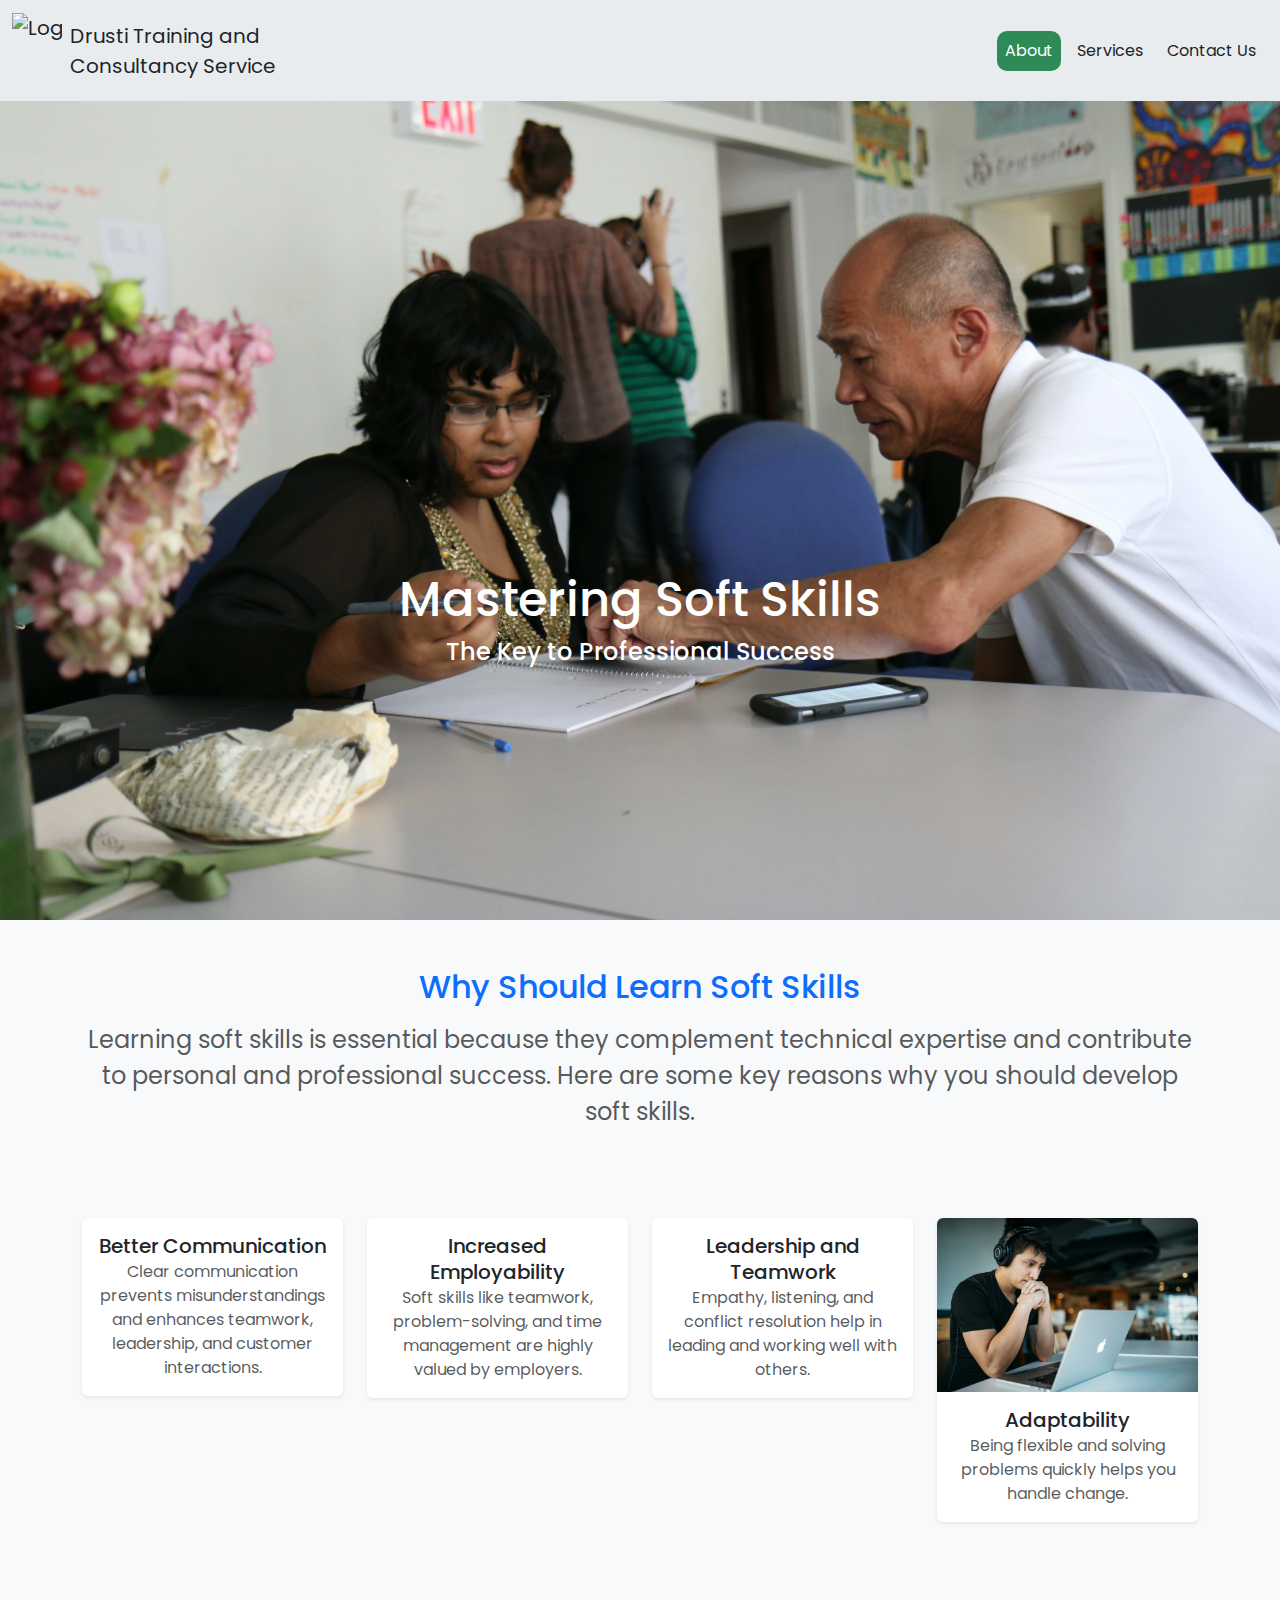
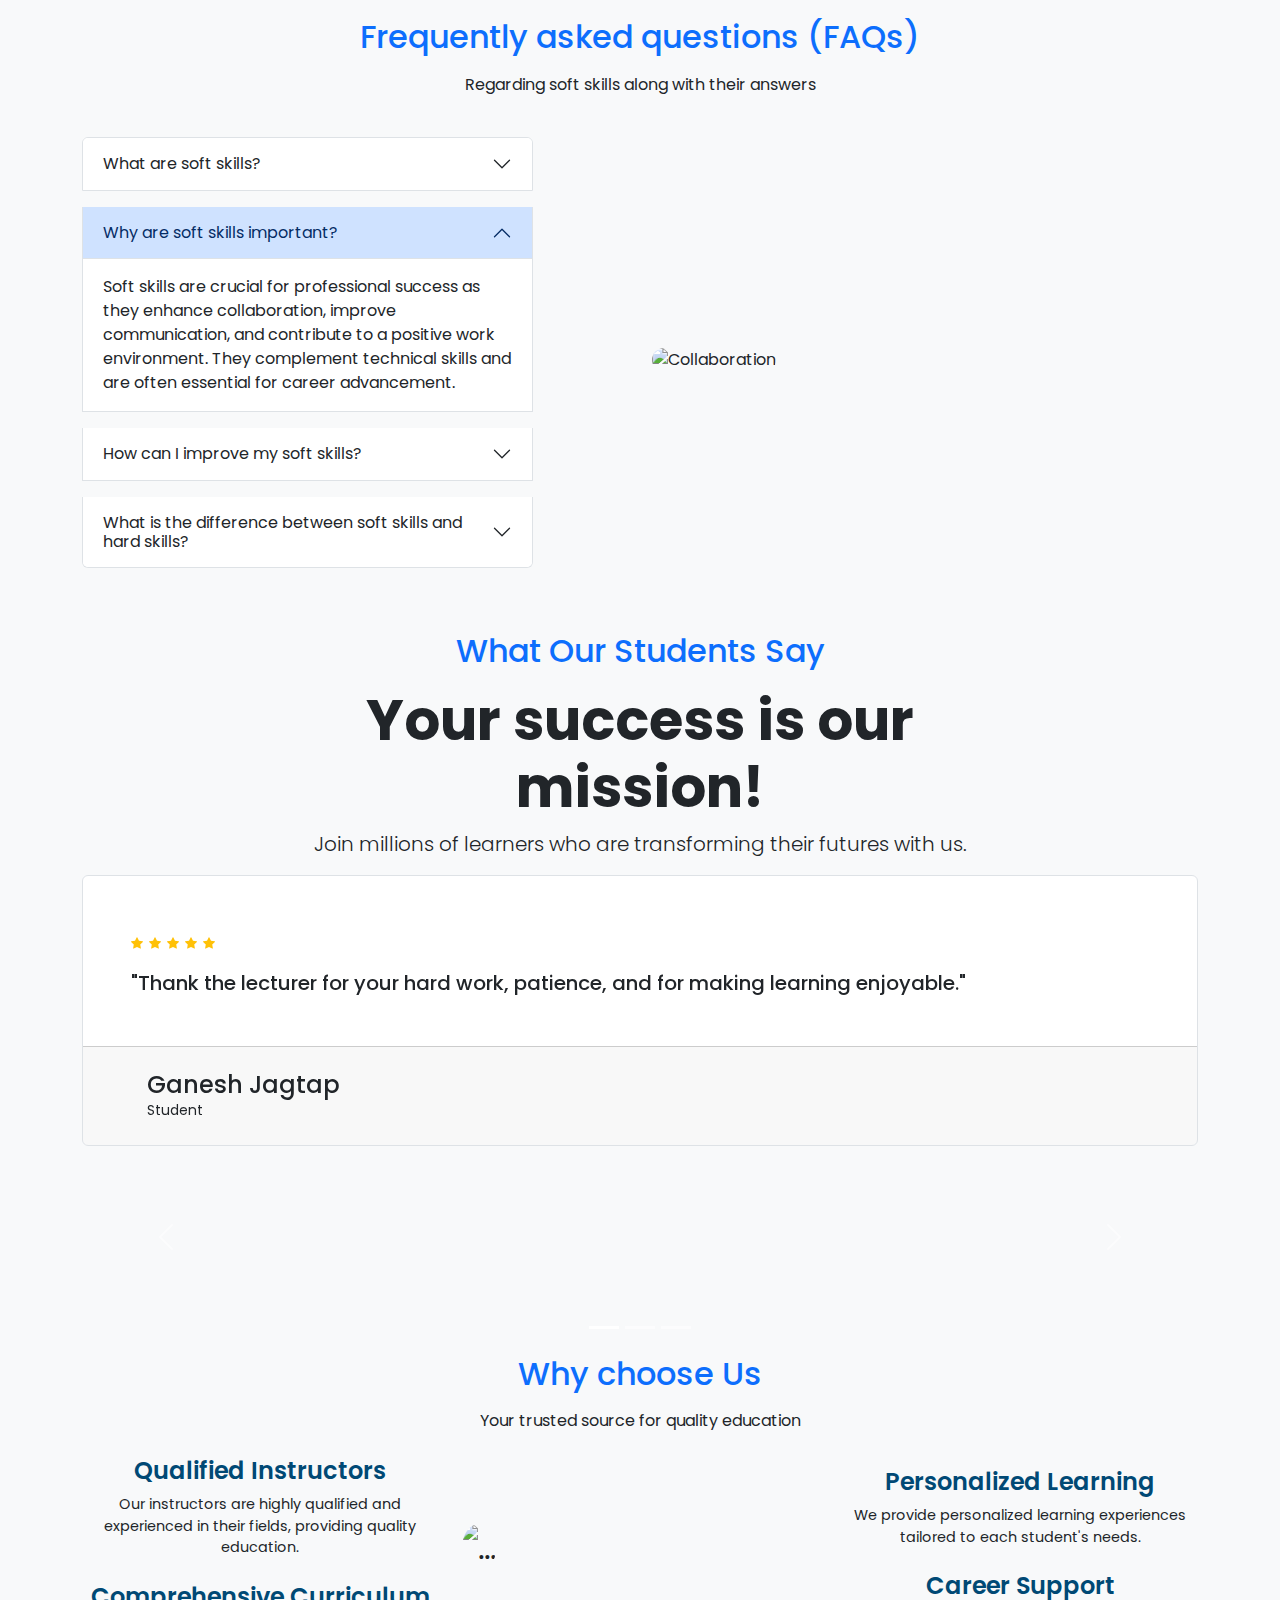
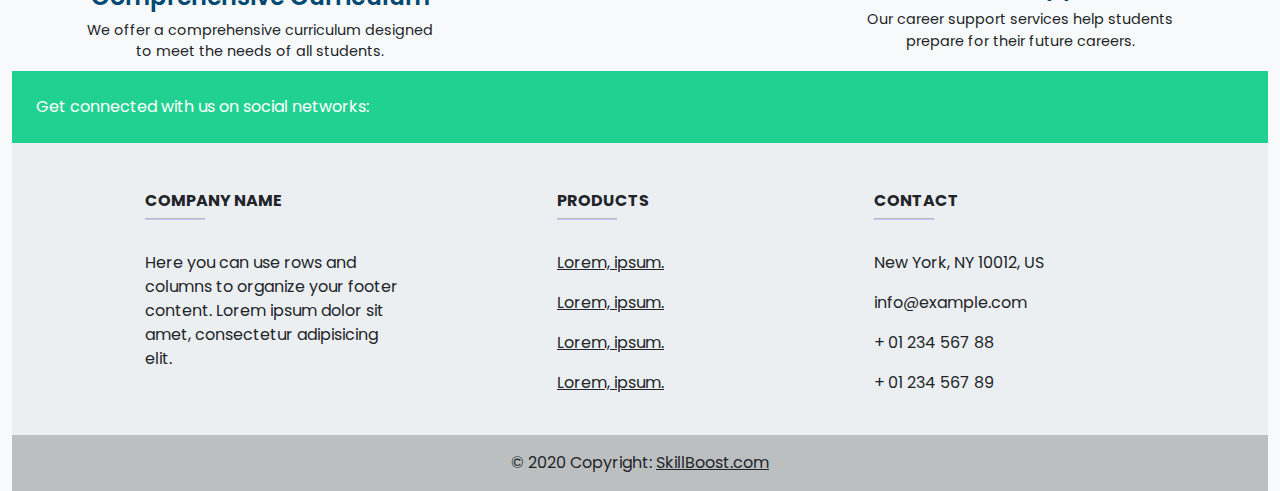
==== commit f8c63a6b: "just check" ====
--- a/index.html
+++ b/index.html
@@ -20,6 +20,7 @@
     rel="stylesheet">
 
   <!-- font end -->
+   
 
 
   <!-- floting whatsapp icon -->
@@ -39,36 +40,33 @@
 
   <nav class="navbar navbar-expand-lg navbar-light fixed-top">
     <div class="container-fluid">
-      <a class="navbar-brand" href="index.html"><img src="img/logo.png" class=""></a>
-      <button class="navbar-toggler menu " type="button" data-bs-toggle="collapse" data-bs-target="#navbarNav"
+      <a class="navbar-brand d-flex align-items-center" href="index.html">
+        <img src="img/logo.png" alt="Logo" class="me-2" style="width: 50px; height: auto;">
+        <div>
+          Drusti Training and <br> Consultancy Service
+        </div>
+      </a>
+      <button class="navbar-toggler" type="button" data-bs-toggle="collapse" data-bs-target="#navbarNav"
         aria-controls="navbarNav" aria-expanded="false" aria-label="Toggle navigation">
         <span class="navbar-toggler-icon"></span>
       </button>
       <div class="collapse navbar-collapse" id="navbarNav">
         <ul class="navbar-nav ms-auto">
-          <!-- <li class="nav-item">
-            <a class="nav-link" href="#communication">Communication</a>
+          <li class="nav-item">
+            <a class="nav-link mx-1 p-2 active" href="index.html">About</a>
           </li>
           <li class="nav-item">
-            <a class="nav-link" href="#Leadership">Leadership</a>
+            <a class="nav-link mx-1 p-2" href="files/services.html">Services</a>
           </li>
           <li class="nav-item">
-            <a class="nav-link" href="#Teamwork">Teamwork</a>
-          </li> -->
-          <li class="nav-item ">
-            <a class="nav-link mx-1 p-2 active " href="index.html">About</a>
-          </li>
-          <li class="nav-item ">
-            <a class="nav-link mx-1 p-2  " href="files/services.html">Services</a>
-          </li>
-
-          <li class="nav-item ">
-            <a class="nav-link mx-1 p-2 " href="files/contact.html">Contact Us</a>
+            <a class="nav-link mx-1 p-2" href="files/contact.html">Contact Us</a>
           </li>
         </ul>
       </div>
     </div>
   </nav>
+  
+  
 
   <div class="container-fluid banner" id="about-banner">
     <div class="text-wrapper">
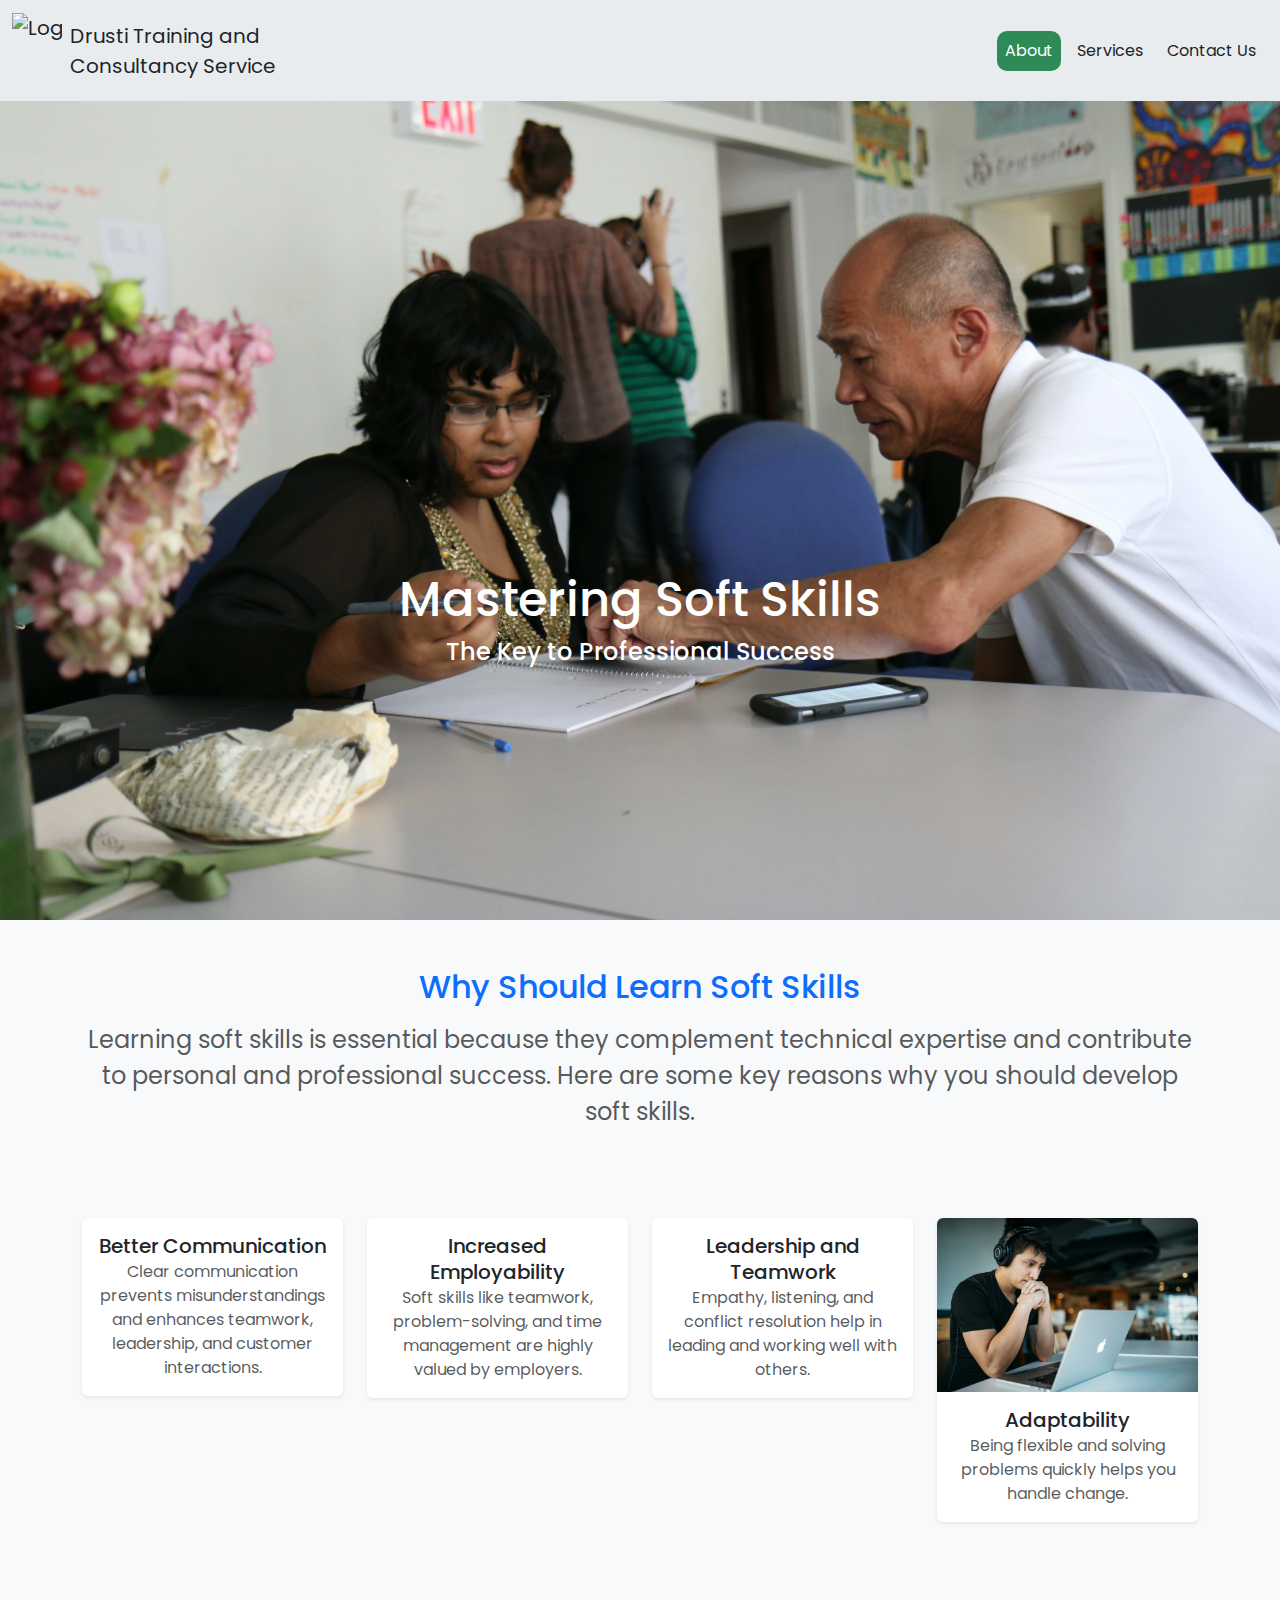
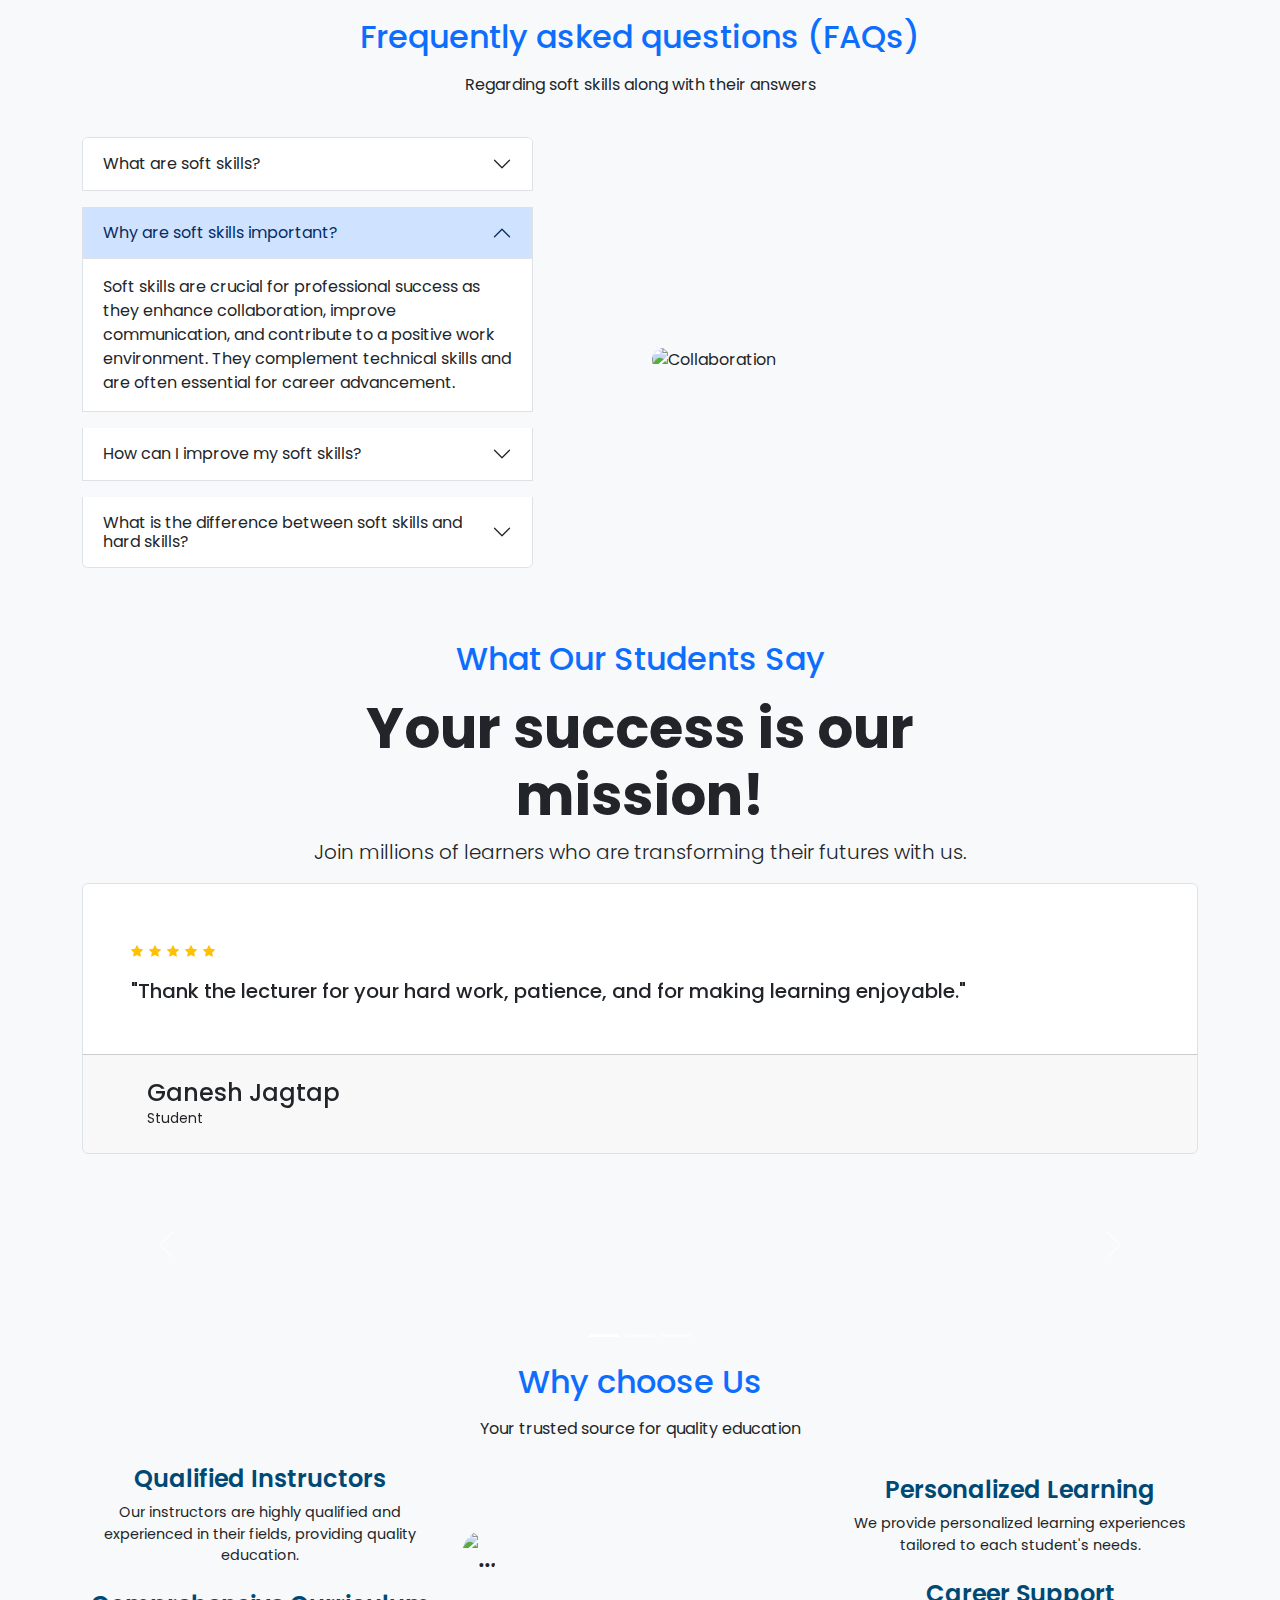
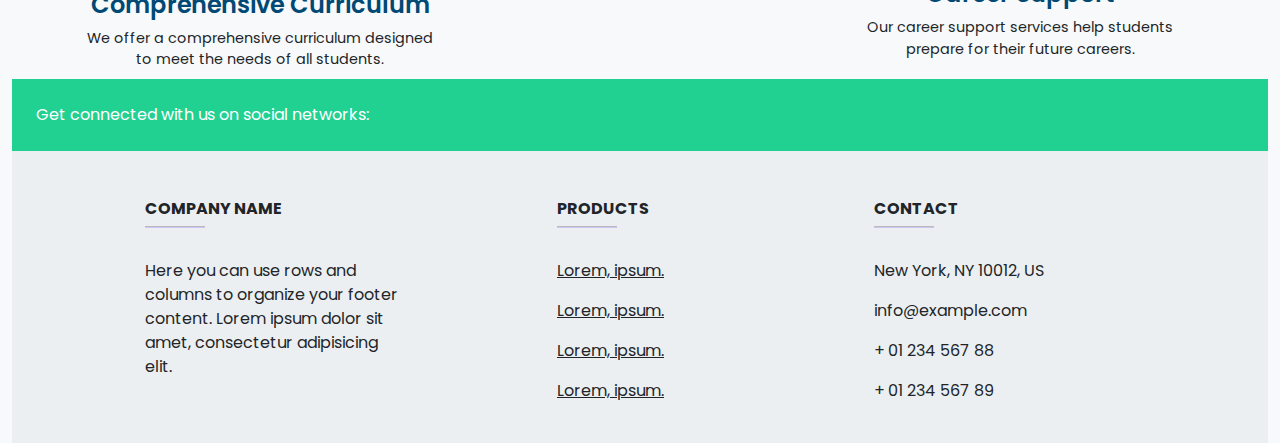
==== commit a2a8e9b3: "change" ====
--- a/index.html
+++ b/index.html
@@ -1,4 +1,5 @@
 <!DOCTYPE html>
+
 <html lang="en">
 
 <head>
@@ -20,7 +21,7 @@
     rel="stylesheet">
 
   <!-- font end -->
-   
+
 
 
   <!-- floting whatsapp icon -->
@@ -29,6 +30,9 @@
     crossorigin="anonymous"></script>
   <script src="Floating-WhatsApp-Message-Button-jQuery (2)/floating-wpp.min.js"></script>
 
+  <!-- For scroll trigger  -->
+
+  <script src="css-scroll-on-reveal/js/ScrollOnReveal.js"></script>
 
 
 </head>
@@ -65,8 +69,8 @@
       </div>
     </div>
   </nav>
-  
-  
+
+
 
   <div class="container-fluid banner" id="about-banner">
     <div class="text-wrapper">
@@ -75,7 +79,7 @@
     </div>
   </div>
 
-  <div class="container my-5" id="whyshould">
+  <div class="container my-5 fading" id="whyshould">
     <div class="row justify-content-center mb-4">
       <div class="col-12 text-center">
         <div class="section-title mb-4 pb-2">
@@ -135,7 +139,7 @@
   </div>
 
 
-  <section class="container py-5 mt-2 mt-sm-3 mt-md-4" id="Teamwork">
+  <section class="container py-5 mt-2 mt-sm-3 mt-md-4 fading" id="Teamwork">
     <h2 class="title mb-3 text-center text-primary">Frequently asked questions (FAQs)</h2>
     <p class="pb-3 pb-md-4 mb-0 mb-sm-2 mb-lg-3 text-center">
       Regarding soft skills along with their answers
@@ -216,7 +220,7 @@
       </div>
 
       <!-- Binded Images Section -->
-      <div class="col-md-6 col-lg-7 col-xl-6 offset-xl-1">
+      <div class="col-md-6 col-lg-7 col-xl-6 offset-xl-1 d-none d-md-block"> <!-- Added d-none d-md-block -->
         <div class="ps-lg-4 ps-xl-0">
           <div class="binded-content position-relative">
             <div class="binded-item" id="communication-img">
@@ -238,9 +242,7 @@
   </section>
 
 
-
-
-  <div class="container " id="Testimonials">
+  <div class="container fading mt-2" id="Testimonials">
     <div class="row mb-8 justify-content-center">
       <div class="col-lg-8 col-md-12 col-12 text-center">
         <!-- caption -->
@@ -428,9 +430,9 @@
     </div>
   </div>
 
-  <div class="container mb-2">
+  <div class="container fading mb-2">
     <div class="text-center mb-2-8 mb-lg-6">
-    
+
 
       <h2 class="title mb-3 text-center text-primary">Why choose Us</h2>
 
@@ -444,15 +446,17 @@
               <i class="fas fa-user-graduate rounded-circle"></i>
             </div>
             <h4 class="sub-info">Qualified Instructors</h4>
-            <p class="display-30 mb-0">Our instructors are highly qualified and experienced in their fields, providing quality education.</p>
+            <p class="display-30 mb-0">Our instructors are highly qualified and experienced in their fields, providing
+              quality education.</p>
           </div>
           <div class="text-center text-sm-right">
             <div class="mb-4">
-            
+
               <i class="fas fa-book-open rounded-circle"></i>
             </div>
             <h4 class="sub-info">Comprehensive Curriculum</h4>
-            <p class="display-30 mb-0">We offer a comprehensive curriculum designed to meet the needs of all students.</p>
+            <p class="display-30 mb-0">We offer a comprehensive curriculum designed to meet the needs of all students.
+            </p>
           </div>
         </div>
       </div>
@@ -468,9 +472,10 @@
               <i class="fas fa-user-edit rounded-circle"></i>
             </div>
             <h4 class="sub-info">Personalized Learning</h4>
-            <p class="display-30 mb-0">We provide personalized learning experiences tailored to each student's needs.</p>
-          </div>
-  
+            <p class="display-30 mb-0">We provide personalized learning experiences tailored to each student's needs.
+            </p>
+          </div>
+
           <div class="text-center text-sm-left">
             <div class="mb-4">
               <i class="fas fa-briefcase rounded-circle"></i>
@@ -482,8 +487,8 @@
       </div>
     </div>
   </div>
-  
-  <div class="container-fluid" id="About">
+
+  <div class="container-fluid fading" id="About">
     <!-- Footer -->
     <footer class="text-center text-lg-start text-dark" style="background-color: #eceff1">
       <!-- Section: Social media -->
@@ -574,10 +579,10 @@
       <!-- Section: Links  -->
 
       <!-- Copyright -->
-      <div class="text-center p-3" style="background-color: rgba(0, 0, 0, 0.2)">
+      <!-- <div class="text-center p-3" style="background-color: rgba(0, 0, 0, 0.2)">
         © 2020 Copyright:
         <a class="text-dark" href="">SkillBoost.com</a>
-      </div>
+      </div> -->
       <!-- Copyright -->
     </footer>
     <!-- Footer -->
@@ -659,6 +664,45 @@
       });
     });
   </script>
+
+  <!-- For scroll -->
+  <script>
+    $(function () {
+      $(".fading").ScrollOnReveal();
+    });
+
+    $(".fading").ScrollOnReveal({
+      beforeCss: {
+        transform: "translateY(0)",
+      },
+      animatedCss: {
+        transform: "translateY(25px)",
+      },
+    });
+
+
+    $('.fading').ScrollOnReveal({
+
+      // detect scroll events in this container
+      container: $(window),
+
+      // animation speed
+      speed: 1000,
+
+      // reset the animation when the element enters the viewport again
+      reset: true,
+
+      // animation delay
+      delay: 80,
+
+      // offset in px
+      viewFactor: 20,
+
+      // extra easing functions
+      easing: 'ease-in-out',
+
+    });
+  </script>
 </body>
 
 </html>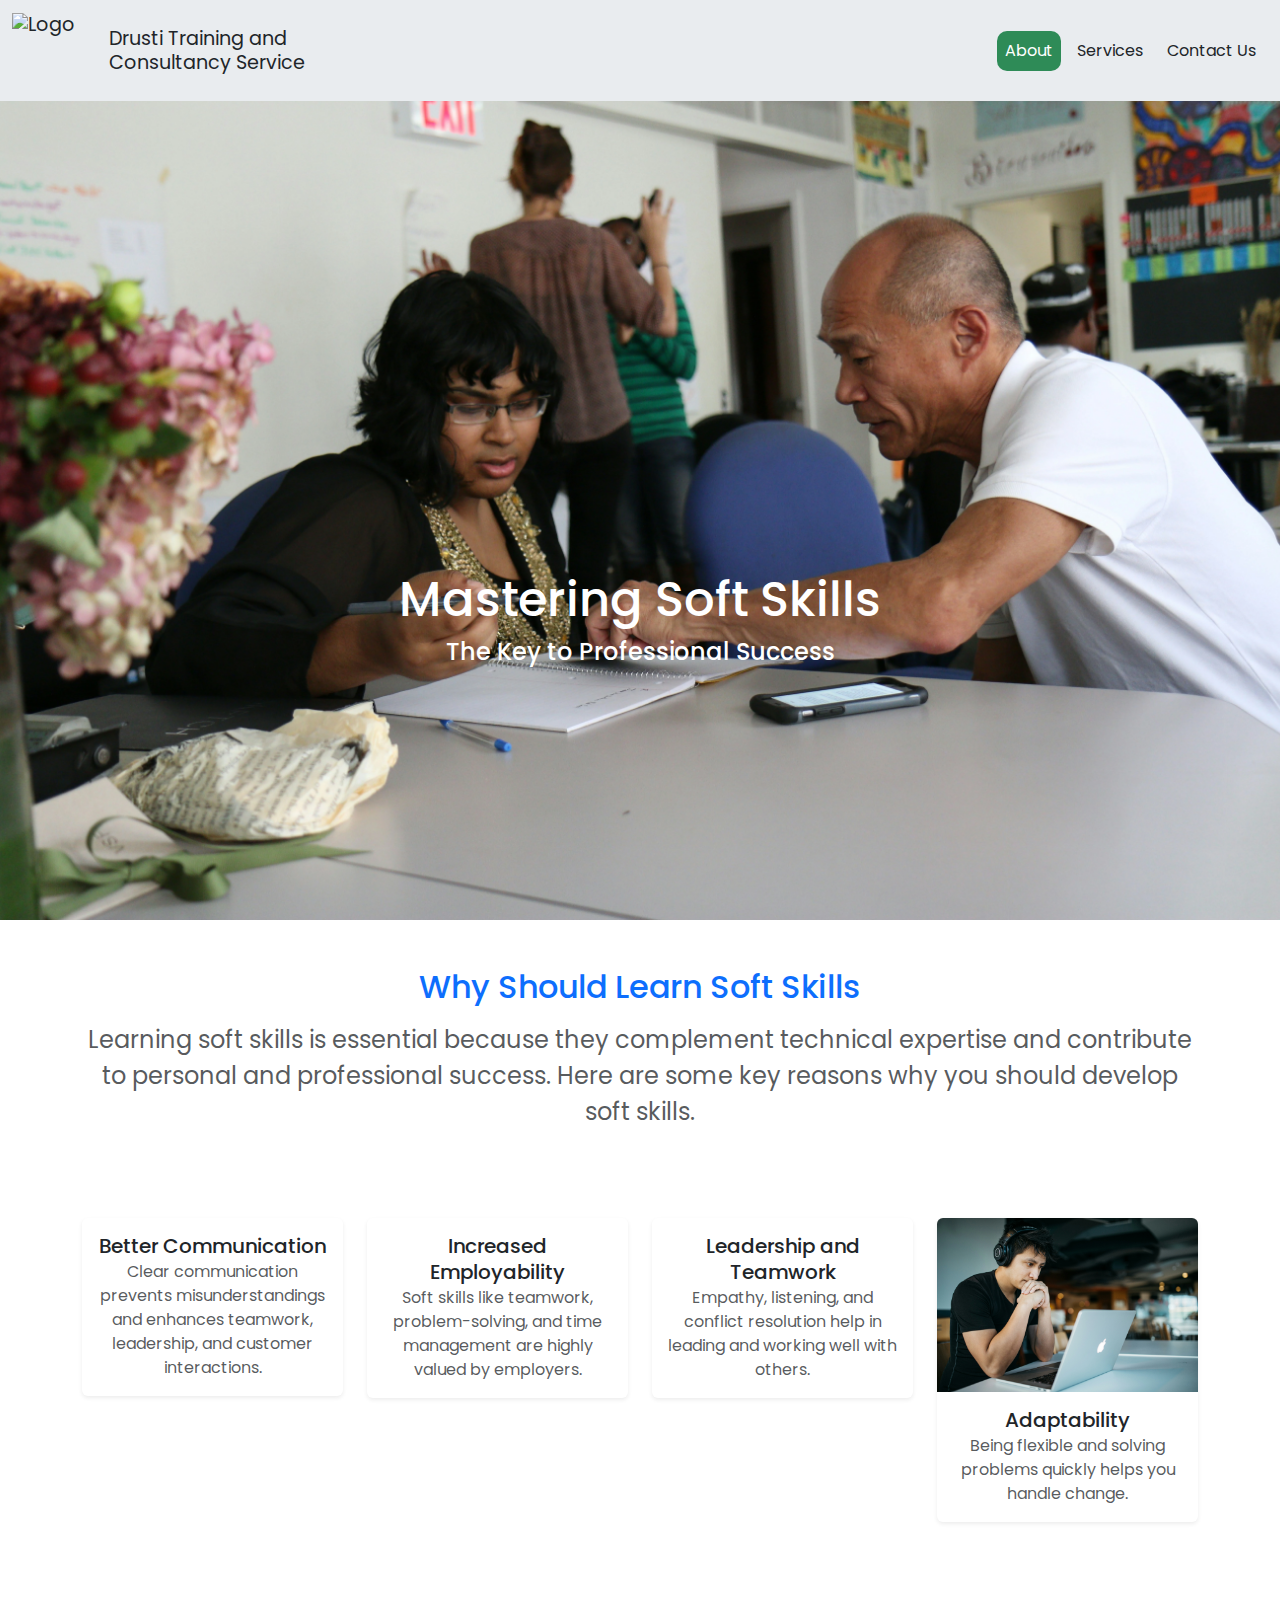
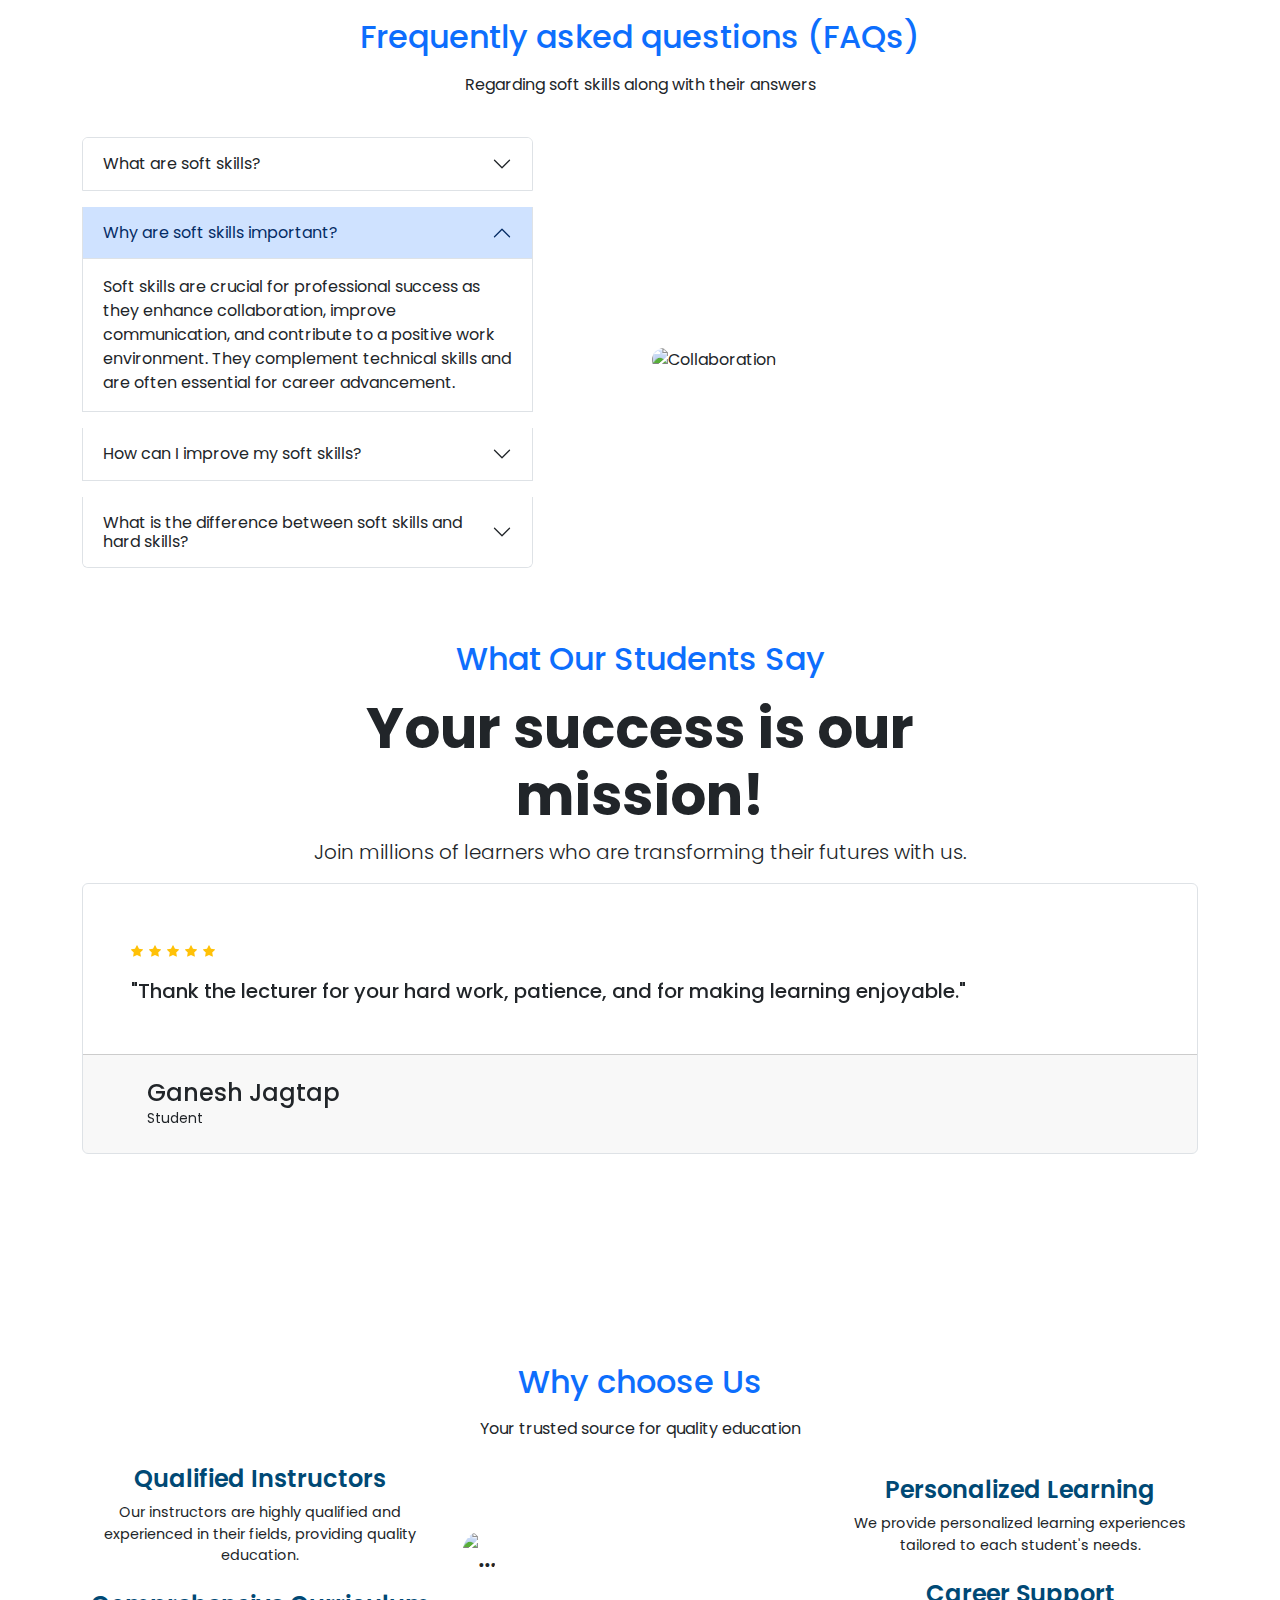
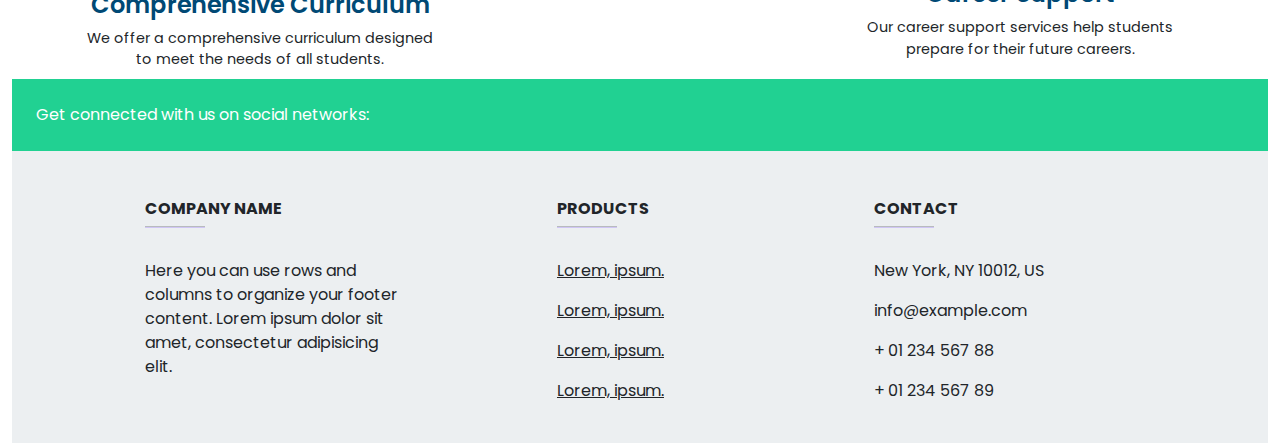
==== commit 2e990c93: "change logo site" ====
--- a/index.html
+++ b/index.html
@@ -45,10 +45,9 @@
   <nav class="navbar navbar-expand-lg navbar-light fixed-top">
     <div class="container-fluid">
       <a class="navbar-brand d-flex align-items-center" href="index.html">
-        <img src="img/logo.png" alt="Logo" class="me-2" style="width: 50px; height: auto;">
-        <div>
+        <img src="img/logo.png" alt="Logo" class="me-2" style="width: 89px; height: auto;">
           Drusti Training and <br> Consultancy Service
-        </div>
+       
       </a>
       <button class="navbar-toggler" type="button" data-bs-toggle="collapse" data-bs-target="#navbarNav"
         aria-controls="navbarNav" aria-expanded="false" aria-label="Toggle navigation">
--- a/files/style.css
+++ b/files/style.css
@@ -7,7 +7,7 @@
 /* General body styling */
 body {
   font-family: Arial, sans-serif;
-  background-color: #f8f9fa;
+  background-color: #f8f9fa00;
   color: #212529;
 }
 
@@ -288,7 +288,7 @@
   height: fit-content;
 }
 .carousel-item {
-    height: 30rem;
+  height: 30rem;
 }
 .carousel-control-prev,
 .carousel-control-next {
@@ -299,27 +299,90 @@
   height: fit-content;
 }
 
-body{margin-top:20px;}
+body {
+  margin-top: 20px;
+}
 .rounded-circle {
-    border-radius: 50% !important;
+  border-radius: 50% !important;
 }
 img {
-    max-width: 100%;
-    height: auto;
-    vertical-align: top;
-}
-
-.sub-info{
-    font-weight: 600;
-    font-family: 'Poppins', sans-serif;
-    color: #004975;
+  max-width: 100%;
+  height: auto;
+  vertical-align: top;
+}
+
+.sub-info {
+  font-weight: 600;
+  font-family: "Poppins", sans-serif;
+  color: #004975;
 }
 
 .display-30 {
-    font-size: 0.9rem;
+  font-size: 0.9rem;
 }
 
 .rounded-circle {
-    font-size: xx-large;
-    
-}+  font-size: xx-large;
+}
+
+#about-2 {
+  margin-top: 120px; /* Creates space after the navbar */
+  margin-bottom: 50px; /* Adds some space before the next section */
+  position: relative;
+  top: 5rem;
+}
+
+#Leadership {
+  margin-top: 50px; /* Adds space between this section and the one before it */
+  top: 5rem;
+}
+#why-learn {
+  margin-top: 50px; /* Adds space between this section and the one before it */
+  top: 5rem;
+}
+#About {
+  position: relative;
+  /* top: 8rem; */
+}
+
+#contactus {
+  position: relative;
+  top: 2rem;
+}
+
+@media (max-width: 768px) {
+  #about-2 .img-wrap {
+    text-align: center; /* Center images on smaller screens */
+  }
+
+  #Leadership .card {
+    margin-bottom: 20px; /* Add space between cards on mobile */
+  }
+}
+
+.navbar-brand  {
+  line-height: 1.2; /* Adjust line height for better spacing */
+}
+
+.navbar-brand {
+  font-size: 1.2rem; /* Default font size */
+}
+
+@media (max-width: 768px) {
+  .navbar-brand  {
+    font-size: 0.9rem; /* Smaller font size for mobile */
+  }
+}
+
+#why-learn {
+  margin-bottom: 150px; /* Adjust the value to add more space */
+  padding-bottom: 50px;
+}
+
+#skills {
+  margin-top: 50px; /* Adjust the value to control the space at the top */
+  padding: 50px;
+}
+
+
+
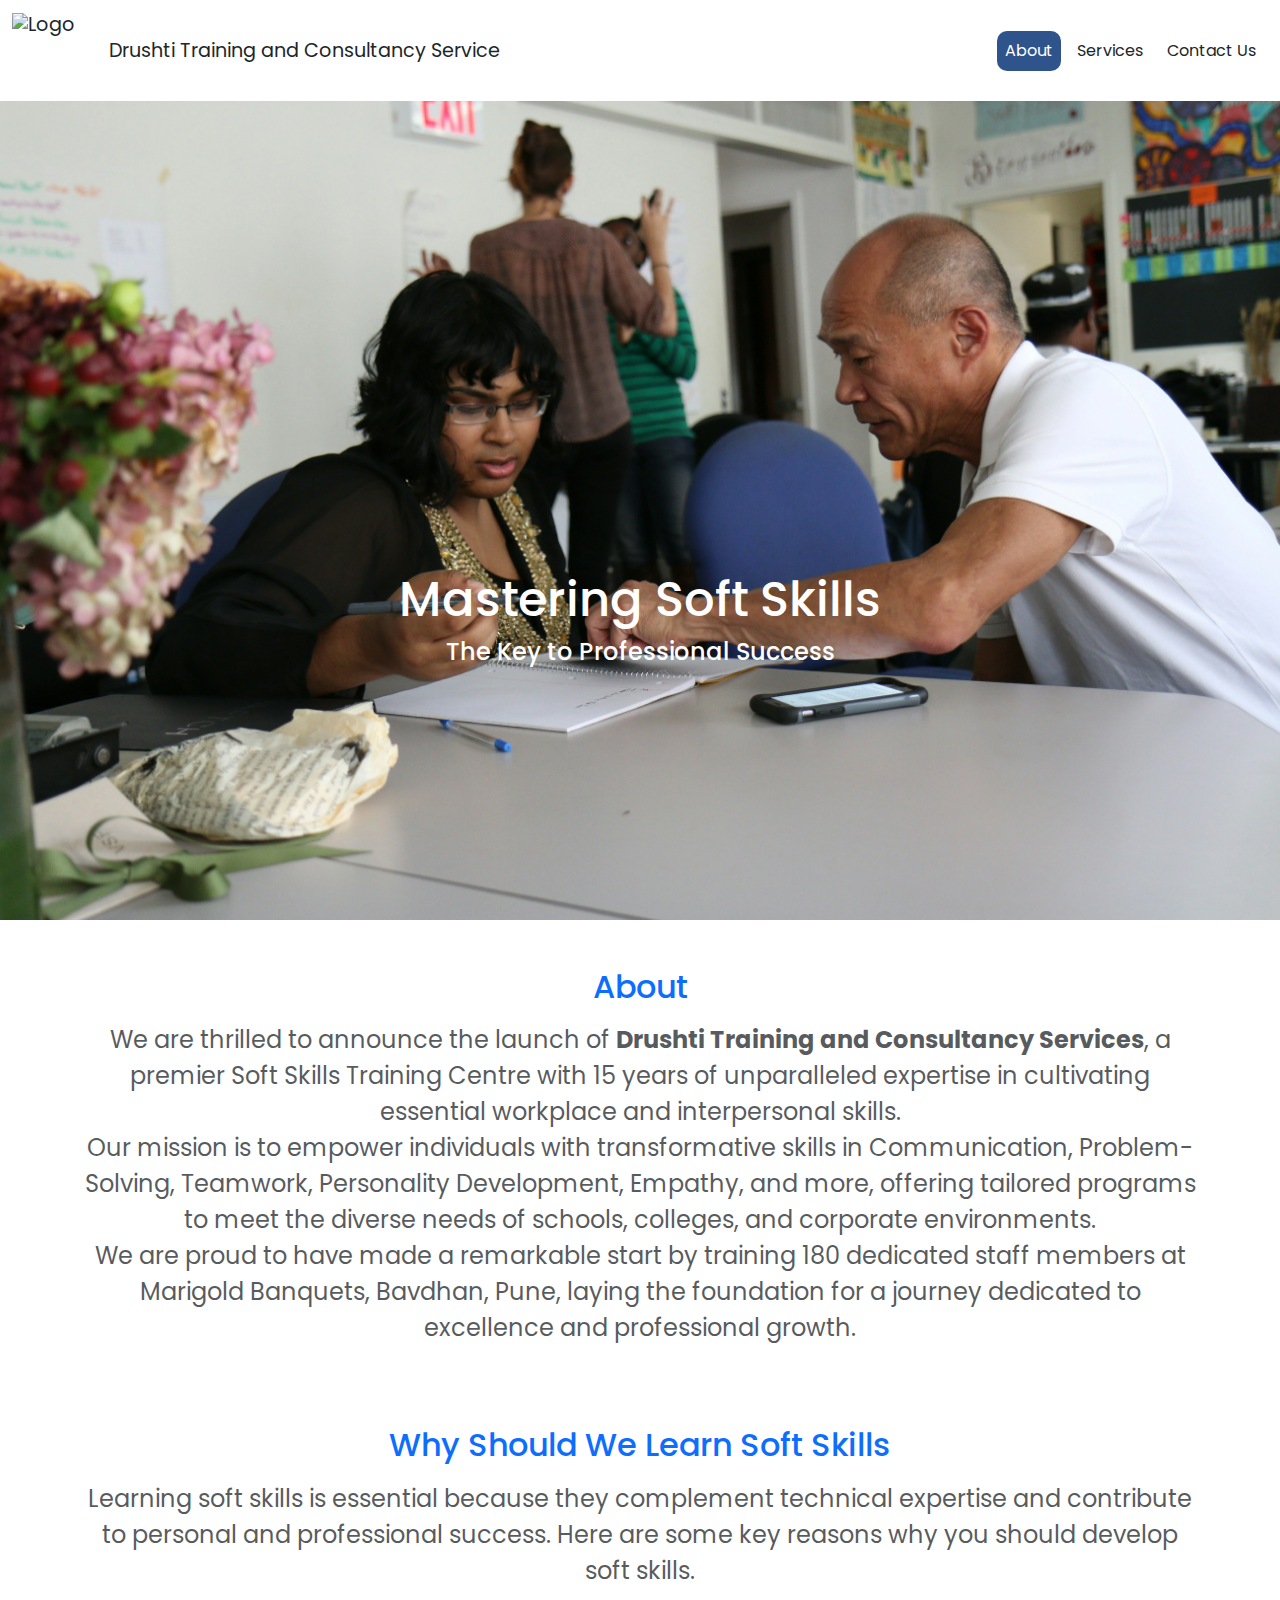
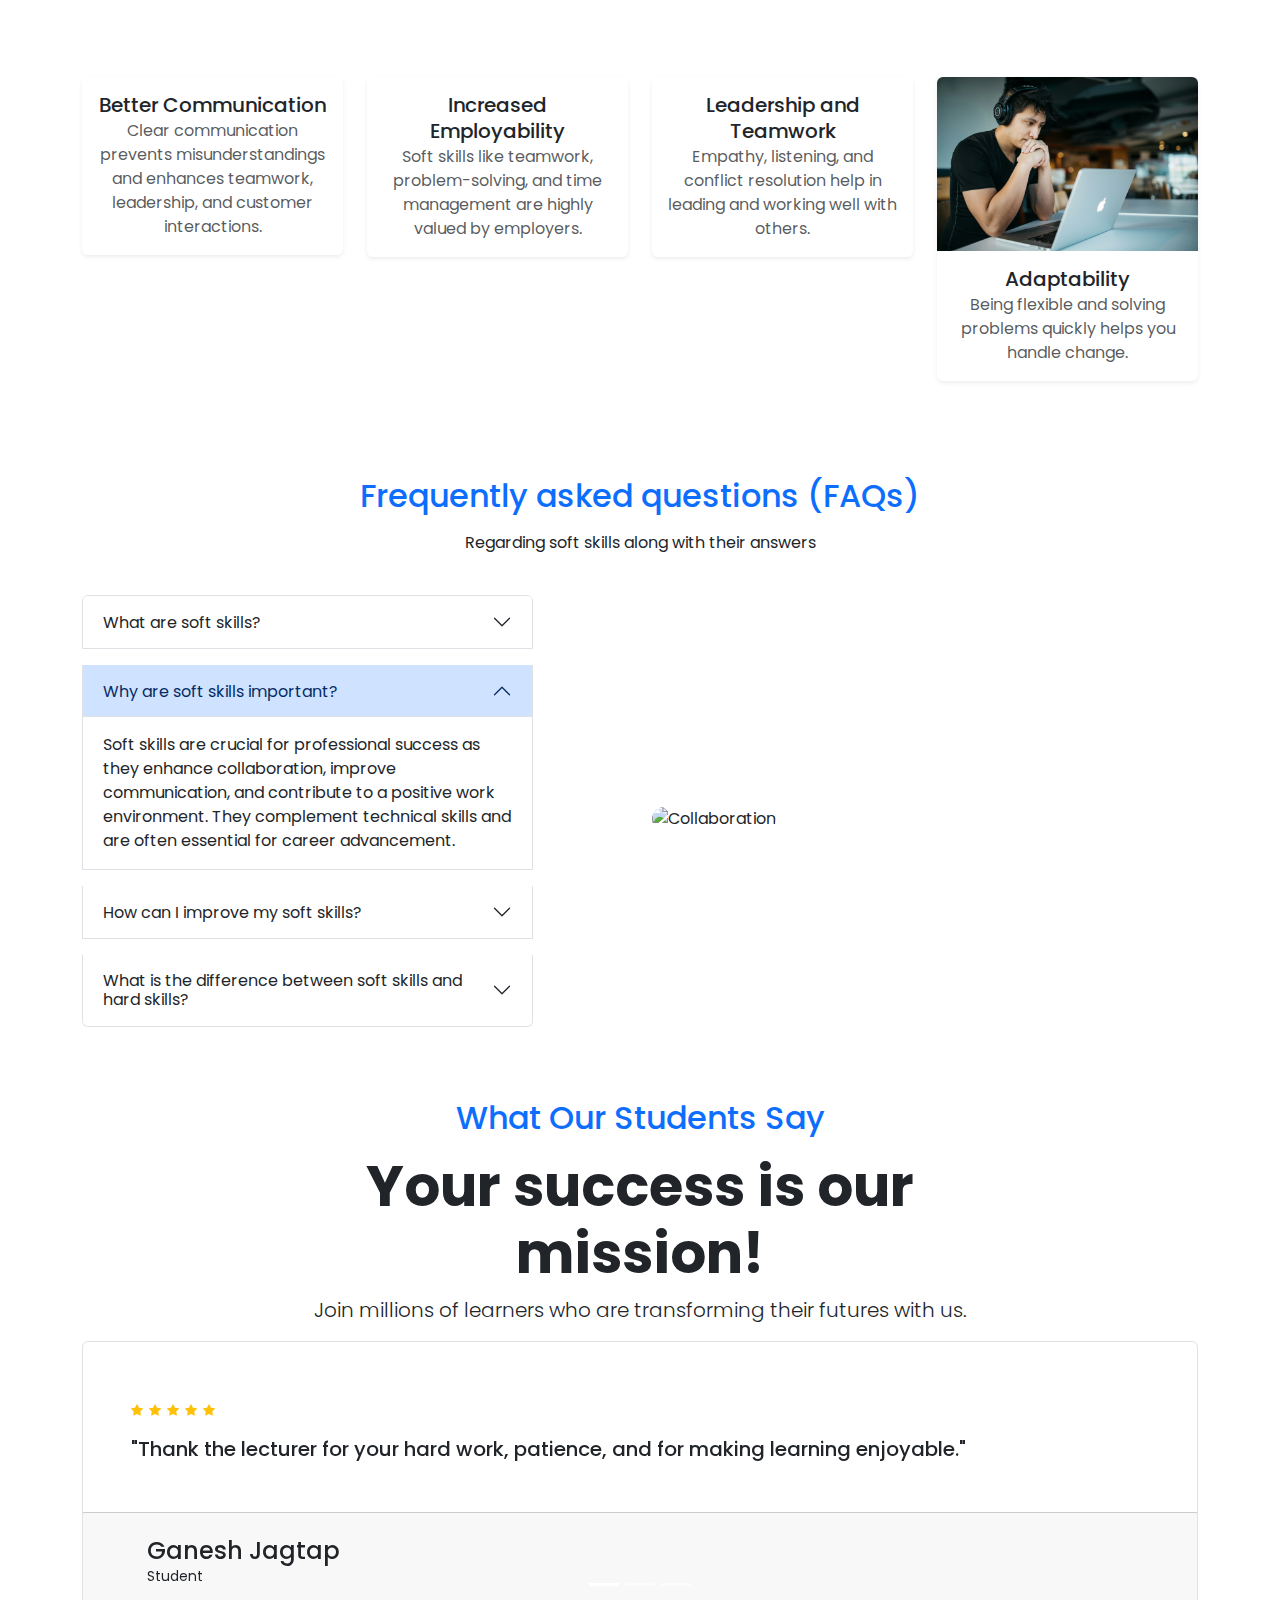
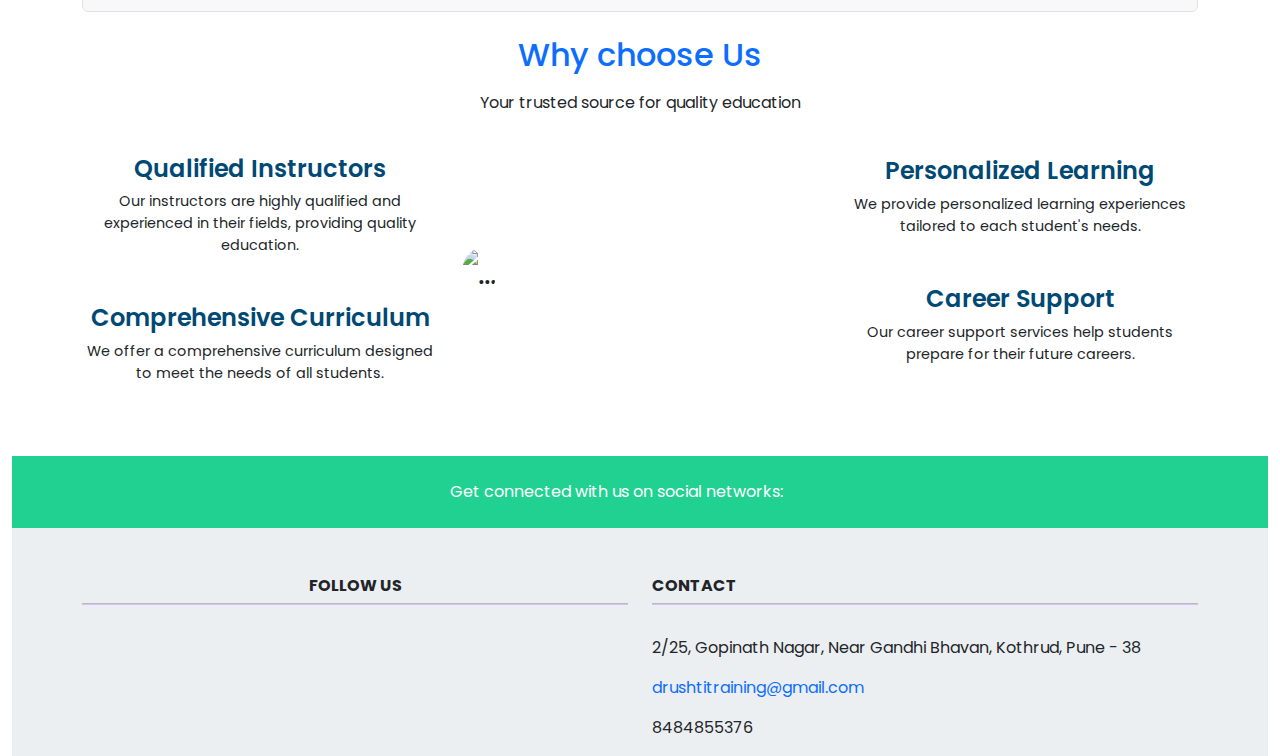
==== commit d05769e4: "chagne" ====
--- a/index.html
+++ b/index.html
@@ -11,18 +11,16 @@
     integrity="sha512-Kc323vGBEqzTmouAECnVceyQqyqdsSiqLQISBL29aUW4U/M7pSPA/gEUZQqv1cwx4OnYxTxve5UMg5GT6L4JJg=="
     crossorigin="anonymous" referrerpolicy="no-referrer" />
   <link rel="icon" href="./img/favicon.ico" type="image/x-icon" />
-  <link rel="stylesheet" href="files/style.css">
+  <link rel="stylesheet" href="files/style.css" />
 
   <!-- For font -->
-  <link rel="preconnect" href="https://fonts.googleapis.com">
-  <link rel="preconnect" href="https://fonts.gstatic.com" crossorigin>
+  <link rel="preconnect" href="https://fonts.googleapis.com" />
+  <link rel="preconnect" href="https://fonts.gstatic.com" crossorigin />
   <link
     href="https://fonts.googleapis.com/css2?family=Poppins:ital,wght@0,100;0,200;0,300;0,400;0,500;0,600;0,700;0,800;0,900;1,100;1,200;1,300;1,400;1,500;1,600;1,700;1,800;1,900&display=swap"
-    rel="stylesheet">
+    rel="stylesheet" />
 
   <!-- font end -->
-
-
 
   <!-- floting whatsapp icon -->
   <link rel="stylesheet" href="Floating-WhatsApp-Message-Button-jQuery (2)/floating-wpp.min.css" />
@@ -33,8 +31,6 @@
   <!-- For scroll trigger  -->
 
   <script src="css-scroll-on-reveal/js/ScrollOnReveal.js"></script>
-
-
 </head>
 
 <body>
@@ -44,11 +40,13 @@
 
   <nav class="navbar navbar-expand-lg navbar-light fixed-top">
     <div class="container-fluid">
-      <a class="navbar-brand d-flex align-items-center" href="index.html">
-        <img src="img/logo.png" alt="Logo" class="me-2" style="width: 89px; height: auto;">
-          Drusti Training and <br> Consultancy Service
-       
+      <a class="navbar-brand d-flex  align-items-center" href="index.html">
+        <img src="img/logo.png" alt="Logo" class="me-2" style="width: 89px; height: auto" />
+        <span class="text-wrap">
+          Drushti Training and Consultancy Service
+        </span>
       </a>
+
       <button class="navbar-toggler" type="button" data-bs-toggle="collapse" data-bs-target="#navbarNav"
         aria-controls="navbarNav" aria-expanded="false" aria-label="Toggle navigation">
         <span class="navbar-toggler-icon"></span>
@@ -70,7 +68,6 @@
   </nav>
 
 
-
   <div class="container-fluid banner" id="about-banner">
     <div class="text-wrapper">
       <h1>Mastering Soft Skills</h1>
@@ -78,14 +75,40 @@
     </div>
   </div>
 
+  <div class="container my-5 fading" >
+    <div class="row justify-content-center mb-4">
+      <div class="col-12 text-center">
+        <div class="section-title mb-4 pb-2">
+          <h2 class="title mb-3 text-center text-primary">
+            About
+          </h2>
+          <p class="text-muted fs-4 mx-auto mb-0">We are thrilled to announce the launch of <strong>Drushti Training and
+              Consultancy Services</strong>, a premier Soft Skills Training Centre with 15 years of unparalleled
+            expertise in cultivating essential workplace and interpersonal skills.</p>
+          <p class="text-muted fs-4 mx-auto mb-0">Our mission is to empower individuals with transformative skills in
+            Communication, Problem-Solving, Teamwork, Personality Development, Empathy, and more, offering tailored
+            programs to meet the diverse needs of schools, colleges, and corporate environments.</p>
+          <p class="text-muted fs-4 mx-auto mb-0">We are proud to have made a remarkable start by training 180 dedicated
+            staff members at Marigold Banquets, Bavdhan, Pune, laying the foundation for a journey dedicated to
+            excellence and professional growth.</p>
+
+        </div>
+      </div>
+    </div>
+  </div>
+
   <div class="container my-5 fading" id="whyshould">
     <div class="row justify-content-center mb-4">
       <div class="col-12 text-center">
         <div class="section-title mb-4 pb-2">
-          <h2 class="title mb-3 text-center text-primary">Why Should Learn Soft Skills</h2>
+          <h2 class="title mb-3 text-center text-primary">
+            Why Should We Learn Soft Skills
+          </h2>
           <p class="text-muted fs-4 mx-auto mb-0">
-            Learning soft skills is essential because they complement technical expertise and contribute to personal and
-            professional success. Here are some key reasons why you should develop soft skills.
+            Learning soft skills is essential because they complement
+            technical expertise and contribute to personal and professional
+            success. Here are some key reasons why you should develop soft
+            skills.
           </p>
         </div>
       </div>
@@ -94,52 +117,54 @@
     <div class="row">
       <div class="col-lg-3 col-md-6 mt-4 pt-2">
         <div class="card blog blog-primary border-0 shadow-sm">
-          <img src="./img/problem.webp" class="img-fluid rounded-top" alt="">
+          <img src="./img/problem.webp" class="img-fluid rounded-top" alt="" />
           <div class="card-body text-center">
             <a href="/business-blog-detail/1" class="text-dark h5 title mb-3">Better Communication</a>
-            <span class="text-muted d-block">Clear communication prevents misunderstandings and enhances teamwork,
-              leadership, and customer interactions.</span>
+            <span class="text-muted d-block">Clear communication prevents misunderstandings and enhances
+              teamwork, leadership, and customer interactions.</span>
           </div>
         </div>
       </div>
 
       <div class="col-lg-3 col-md-6 mt-4 pt-2">
         <div class="card blog blog-primary border-0 shadow-sm">
-          <img src="./img/collboration.webp" class="img-fluid rounded-top" alt="">
+          <img src="./img/collboration.webp" class="img-fluid rounded-top" alt="" />
           <div class="card-body text-center">
             <a href="/business-blog-detail/2" class="text-dark h5 title mb-3">Increased Employability</a>
-            <span class="text-muted d-block">Soft skills like teamwork, problem-solving, and time management are highly
-              valued by employers.</span>
+            <span class="text-muted d-block">Soft skills like teamwork, problem-solving, and time management
+              are highly valued by employers.</span>
           </div>
         </div>
       </div>
 
       <div class="col-lg-3 col-md-6 mt-4 pt-2">
         <div class="card blog blog-primary border-0 shadow-sm">
-          <img src="./img/communication.webp" class="img-fluid rounded-top" alt="">
+          <img src="./img/communication.webp" class="img-fluid rounded-top" alt="" />
           <div class="card-body text-center">
             <a href="/business-blog-detail/3" class="text-dark h5 title mb-3">Leadership and Teamwork</a>
-            <span class="text-muted d-block">Empathy, listening, and conflict resolution help in leading and working
-              well with others.</span>
+            <span class="text-muted d-block">Empathy, listening, and conflict resolution help in leading and
+              working well with others.</span>
           </div>
         </div>
       </div>
 
       <div class="col-lg-3 col-md-6 mt-4 pt-2">
         <div class="card blog blog-primary border-0 shadow-sm">
-          <img src="./img/third.webp" class="img-fluid rounded-top" alt="">
+          <img src="./img/third.webp" class="img-fluid rounded-top" alt="" />
           <div class="card-body text-center">
             <a href="/business-blog-detail/4" class="text-dark h5 title mb-3">Adaptability</a>
-            <span class="text-muted d-block">Being flexible and solving problems quickly helps you handle change.</span>
+            <span class="text-muted d-block">Being flexible and solving problems quickly helps you handle
+              change.</span>
           </div>
         </div>
       </div>
     </div>
   </div>
 
-
   <section class="container py-5 mt-2 mt-sm-3 mt-md-4 fading" id="Teamwork">
-    <h2 class="title mb-3 text-center text-primary">Frequently asked questions (FAQs)</h2>
+    <h2 class="title mb-3 text-center text-primary">
+      Frequently asked questions (FAQs)
+    </h2>
     <p class="pb-3 pb-md-4 mb-0 mb-sm-2 mb-lg-3 text-center">
       Regarding soft skills along with their answers
     </p>
@@ -158,9 +183,10 @@
             </h3>
             <div class="accordion-collapse collapse" id="communication" data-bs-parent="#teamwork">
               <div class="accordion-body">
-                Soft skills are personal attributes that enable someone to interact effectively and harmoniously with
-                others. They include skills like communication, teamwork, problem-solving, adaptability, emotional
-                intelligence, and time management.
+                Soft skills are personal attributes that enable someone to
+                interact effectively and harmoniously with others. They
+                include skills like communication, teamwork, problem-solving,
+                adaptability, emotional intelligence, and time management.
               </div>
             </div>
           </div>
@@ -175,9 +201,10 @@
             </h3>
             <div class="accordion-collapse collapse show" id="collaboration" data-bs-parent="#teamwork">
               <div class="accordion-body">
-                Soft skills are crucial for professional success as they enhance collaboration, improve communication,
-                and contribute to a positive work environment. They complement technical skills and are often essential
-                for career advancement.
+                Soft skills are crucial for professional success as they
+                enhance collaboration, improve communication, and contribute
+                to a positive work environment. They complement technical
+                skills and are often essential for career advancement.
               </div>
             </div>
           </div>
@@ -192,9 +219,11 @@
             </h3>
             <div class="accordion-collapse collapse" id="problem-solving" data-bs-parent="#teamwork">
               <div class="accordion-body">
-                You can improve your soft skills by actively seeking feedback, engaging in team activities, practicing
-                communication in various formats (e.g., public speaking, writing), and taking courses focused on
-                specific skills like negotiation or conflict resolution.
+                You can improve your soft skills by actively seeking feedback,
+                engaging in team activities, practicing communication in
+                various formats (e.g., public speaking, writing), and taking
+                courses focused on specific skills like negotiation or
+                conflict resolution.
               </div>
             </div>
           </div>
@@ -209,9 +238,11 @@
             </h3>
             <div class="accordion-collapse collapse" id="leadership" data-bs-parent="#teamwork">
               <div class="accordion-body">
-                Hard skills are specific, teachable abilities or knowledge sets, such as coding, data analysis, or using
-                software programs. In contrast, soft skills relate to how you work with others and manage your own
-                behavior, like teamwork and time management.
+                Hard skills are specific, teachable abilities or knowledge
+                sets, such as coding, data analysis, or using software
+                programs. In contrast, soft skills relate to how you work with
+                others and manage your own behavior, like teamwork and time
+                management.
               </div>
             </div>
           </div>
@@ -219,7 +250,8 @@
       </div>
 
       <!-- Binded Images Section -->
-      <div class="col-md-6 col-lg-7 col-xl-6 offset-xl-1 d-none d-md-block"> <!-- Added d-none d-md-block -->
+      <div class="col-md-6 col-lg-7 col-xl-6 offset-xl-1 d-none d-md-block">
+        <!-- Added d-none d-md-block -->
         <div class="ps-lg-4 ps-xl-0">
           <div class="binded-content position-relative">
             <div class="binded-item" id="communication-img">
@@ -240,14 +272,18 @@
     </div>
   </section>
 
-
   <div class="container fading mt-2" id="Testimonials">
     <div class="row mb-8 justify-content-center">
       <div class="col-lg-8 col-md-12 col-12 text-center">
         <!-- caption -->
-        <h2 class="title mb-3 text-center text-primary">What Our Students Say</h2>
+        <h2 class="title mb-3 text-center text-primary">
+          What Our Students Say
+        </h2>
         <h3 class="mb-2 display-4 fw-bold">Your success is our mission!</h3>
-        <p class="lead">Join millions of learners who are transforming their futures with us.</p>
+        <p class="lead">
+          Join millions of learners who are transforming their futures with
+          us.
+        </p>
       </div>
     </div>
 
@@ -300,12 +336,14 @@
                       </svg>
                     </span>
                   </div>
-                  <p class="lead text-dark font-italic fw-medium mb-0">"Thank the lecturer for your hard work, patience,
-                    and for making learning enjoyable."</p>
+                  <p class="lead text-dark font-italic fw-medium mb-0">
+                    "Thank the lecturer for your hard work, patience, and for
+                    making learning enjoyable."
+                  </p>
                 </div>
                 <div class="card-footer px-5 py-4">
                   <div class="d-flex align-items-center">
-                    <img src="../assets/images/avatar/avatar-1.jpg" alt="" class="avatar avatar-md rounded-circle">
+                    <img src="../assets/images/avatar/avatar-1.jpg" alt="" class="avatar avatar-md rounded-circle" />
                     <div class="ms-3">
                       <h4 class="mb-0">Ganesh Jagtap</h4>
                       <p class="mb-0 small">Student</p>
@@ -348,12 +386,14 @@
                       </svg>
                     </span>
                   </div>
-                  <p class="lead text-dark font-italic fw-medium mb-0">"Maam, you create a supportive and inclusive
-                    classroom environment where everyone feels valued. Thank you, Maam."</p>
+                  <p class="lead text-dark font-italic fw-medium mb-0">
+                    "Maam, you create a supportive and inclusive classroom
+                    environment where everyone feels valued. Thank you, Maam."
+                  </p>
                 </div>
                 <div class="card-footer px-5 py-4">
                   <div class="d-flex align-items-center">
-                    <img src="../assets/images/avatar/avatar-1.jpg" alt="" class="avatar avatar-md rounded-circle">
+                    <img src="../assets/images/avatar/avatar-1.jpg" alt="" class="avatar avatar-md rounded-circle" />
                     <div class="ms-3">
                       <h4 class="mb-0">Om Tembhare</h4>
                       <p class="mb-0 small">Student</p>
@@ -397,12 +437,14 @@
                       <!-- Repeat star SVG as needed -->
                     </span>
                   </div>
-                  <p class="lead text-dark font-italic fw-medium mb-0">"Hello Mam, class was very good and excellent for
-                    the last one and a half month as well as it was so understanding."</p>
+                  <p class="lead text-dark font-italic fw-medium mb-0">
+                    "Hello Mam, class was very good and excellent for the last
+                    one and a half month as well as it was so understanding."
+                  </p>
                 </div>
                 <div class="card-footer px-5 py-4">
                   <div class="d-flex align-items-center">
-                    <img src="../assets/images/avatar/avatar-1.jpg" alt="" class="avatar avatar-md rounded-circle">
+                    <img src="../assets/images/avatar/avatar-1.jpg" alt="" class="avatar avatar-md rounded-circle" />
                     <div class="ms-3">
                       <h4 class="mb-0">Aniket Gadadare</h4>
                       <p class="mb-0 small">Student</p>
@@ -415,12 +457,12 @@
 
           <!-- carousel controls -->
           <button class="carousel-control-prev" type="button" data-bs-target="#testimonialCarousel" data-bs-slide="prev"
-            style="display: block;">
+            style="display: block">
             <span class="carousel-control-prev-icon" aria-hidden="true"></span>
             <span class="visually-hidden">Previous</span>
           </button>
           <button class="carousel-control-next" type="button" data-bs-target="#testimonialCarousel" data-bs-slide="next"
-            style="display: block;">
+            style="display: block">
             <span class="carousel-control-next-icon" aria-hidden="true"></span>
             <span class="visually-hidden">Next</span>
           </button>
@@ -429,39 +471,40 @@
     </div>
   </div>
 
-  <div class="container fading mb-2">
+  <div class="container fading my-4">
     <div class="text-center mb-2-8 mb-lg-6">
-
-
       <h2 class="title mb-3 text-center text-primary">Why choose Us</h2>
 
       <span>Your trusted source for quality education</span>
     </div>
     <div class="row align-items-center">
-      <div class="col-sm-6 col-lg-4 mb-2-9 mb-sm-0">
+      <div class="col-sm-6 col-lg-4 my-3 mb-sm-0">
         <div class="pr-md-3">
           <div class="text-center text-sm-right mb-2-9">
             <div class="mb-4">
               <i class="fas fa-user-graduate rounded-circle"></i>
             </div>
             <h4 class="sub-info">Qualified Instructors</h4>
-            <p class="display-30 mb-0">Our instructors are highly qualified and experienced in their fields, providing
-              quality education.</p>
-          </div>
-          <div class="text-center text-sm-right">
+            <p class="display-30 mb-0">
+              Our instructors are highly qualified and experienced in their
+              fields, providing quality education.
+            </p>
+          </div>
+          <div class="text-center text-sm-right my-5">
             <div class="mb-4">
-
               <i class="fas fa-book-open rounded-circle"></i>
             </div>
             <h4 class="sub-info">Comprehensive Curriculum</h4>
-            <p class="display-30 mb-0">We offer a comprehensive curriculum designed to meet the needs of all students.
+            <p class="display-30 mb-0">
+              We offer a comprehensive curriculum designed to meet the needs
+              of all students.
             </p>
           </div>
         </div>
       </div>
       <div class="col-lg-4 d-none d-lg-block">
         <div class="why-choose-center-image">
-          <img src="./img/logo.png" alt="..." class="rounded-circle">
+          <img src="./img/logo.png" alt="..." class="rounded-circle" />
         </div>
       </div>
       <div class="col-sm-6 col-lg-4">
@@ -471,16 +514,21 @@
               <i class="fas fa-user-edit rounded-circle"></i>
             </div>
             <h4 class="sub-info">Personalized Learning</h4>
-            <p class="display-30 mb-0">We provide personalized learning experiences tailored to each student's needs.
+            <p class="display-30 mb-0">
+              We provide personalized learning experiences tailored to each
+              student's needs.
             </p>
           </div>
 
-          <div class="text-center text-sm-left">
+          <div class="text-center text-sm-left my-5">
             <div class="mb-4">
               <i class="fas fa-briefcase rounded-circle"></i>
             </div>
             <h4 class="sub-info">Career Support</h4>
-            <p class="display-30 mb-0">Our career support services help students prepare for their future careers.</p>
+            <p class="display-30 mb-0">
+              Our career support services help students prepare for their
+              future careers.
+            </p>
           </div>
         </div>
       </div>
@@ -491,7 +539,7 @@
     <!-- Footer -->
     <footer class="text-center text-lg-start text-dark" style="background-color: #eceff1">
       <!-- Section: Social media -->
-      <section class="d-flex justify-content-between p-4 text-white" style="background-color: #21d192">
+      <section class="d-flex justify-content-center p-4 text-white" style="background-color: #21d192">
         <!-- Left -->
         <div class="me-5">
           <span>Get connected with us on social networks:</span>
@@ -499,90 +547,56 @@
         <!-- Left -->
 
         <!-- Right -->
-        <div>
-          <a href="" class="text-white me-4">
-            <i class="fab fa-facebook-f"></i>
-          </a>
-          <a href="" class="text-white me-4">
-            <i class="fab fa-twitter"></i>
-          </a>
-          <a href="" class="text-white me-4">
-            <i class="fab fa-google"></i>
-          </a>
-          <a href="" class="text-white me-4">
-            <i class="fab fa-instagram"></i>
-          </a>
-          <a href="" class="text-white me-4">
-            <i class="fab fa-linkedin"></i>
-          </a>
-          <a href="" class="text-white me-4">
-            <i class="fab fa-github"></i>
-          </a>
-        </div>
+
         <!-- Right -->
       </section>
       <!-- Section: Social media -->
 
       <!-- Section: Links  -->
-      <section class="">
+      <section>
         <div class="container text-center text-md-start mt-5">
           <!-- Grid row -->
-          <div class="row mt-3">
+          <div class="row mt-3 justify-content-around">
+            <!-- First Column: Social Icons -->
+            <div class="col-md-4 col-lg-6 col-xl-6 mb-4">
+              <h6 class="text-uppercase text-center fw-bold">
+                Follow Us
+              </h6>
+              <hr class="mb-4 mt-0 d-inline-block mx-auto"
+                style="width: 100%; background-color: #7c4dff; height: 2px" />
+              <div class="d-flex justify-content-center gap-4">
+                <a href="https://www.facebook.com/drushti.training.and.consultancy.services?mibextid=ZbWKwL" target="_blank" class="text-decoration-none" style="color: #3b5998;">
+                  <i class="fab fa-facebook fa-2x"></i>
+                </a>
+                <a href="https://www.google.com" target="_blank" class="text-decoration-none" style="color: #db4a39;">
+                  <i class="fab fa-google fa-2x"></i>
+                </a>
+                <a href="https://www.linkedin.com" target="_blank" class="text-decoration-none" style="color: #0e76a8;">
+                  <i class="fab fa-linkedin fa-2x"></i>
+                </a>
+                <a href="https://www.instagram.com" target="_blank" class="text-decoration-none"
+                  style="color: #e4405f;">
+                  <i class="fab fa-instagram fa-2x"></i>
+                </a>
+              </div>
+            </div>
             <!-- Grid column -->
-            <div class="col-md-3 col-lg-4 col-xl-3 mx-auto mb-4">
-              <!-- Content -->
-              <h6 class="text-uppercase fw-bold">Company name</h6>
-              <hr class="mb-4 mt-0 d-inline-block mx-auto"
-                style="width: 60px; background-color: #7c4dff; height: 2px" />
-              <p>
-                Here you can use rows and columns to organize your footer
-                content. Lorem ipsum dolor sit amet, consectetur adipisicing
-                elit.
-              </p>
-            </div>
-            <!-- Grid column -->
-
-            <!-- Grid column -->
-            <div class="col-md-2 col-lg-2 col-xl-2 mx-auto mb-4">
-              <!-- Links -->
-              <h6 class="text-uppercase fw-bold">Products</h6>
-              <hr class="mb-4 mt-0 d-inline-block mx-auto"
-                style="width: 60px; background-color: #7c4dff; height: 2px" />
-              <p>
-                <a href="#!" class="text-dark">Lorem, ipsum.</a>
-              </p>
-              <p>
-                <a href="#!" class="text-dark">Lorem, ipsum.</a>
-              </p>
-              <p>
-                <a href="#!" class="text-dark">Lorem, ipsum.</a>
-              </p>
-              <p>
-                <a href="#!" class="text-dark">Lorem, ipsum.</a>
-              </p>
-            </div>
-
-            <div class="col-md-4 col-lg-3 col-xl-3 mx-auto mb-md-0 mb-4">
-              <!-- Links -->
+
+            <!-- Second Column: Contact Information -->
+            <div class="col-md-4 col-lg-6 col-xl-6 mb-md-0 mb-4">
               <h6 class="text-uppercase fw-bold">Contact</h6>
               <hr class="mb-4 mt-0 d-inline-block mx-auto"
-                style="width: 60px; background-color: #7c4dff; height: 2px" />
-              <p><i class="fas fa-home mr-3"></i> New York, NY 10012, US</p>
-              <p><i class="fas fa-envelope mr-3"></i> info@example.com</p>
-              <p><i class="fas fa-phone mr-3"></i> + 01 234 567 88</p>
-              <p><i class="fas fa-print mr-3"></i> + 01 234 567 89</p>
+                style="width: 100%; background-color: #7c4dff; height: 2px" />
+              <p><i class="fas fa-home mr-3"></i> 2/25, Gopinath Nagar, Near Gandhi Bhavan, Kothrud, Pune - 38</p>
+              <p><i class="fas fa-envelope mr-3"></i> <a href="mailto:drushtitraining@gmail.com"
+                  style="text-decoration: none">drushtitraining@gmail.com</a></p>
+              <p><i class="fas fa-phone mr-3"></i> 8484855376</p>
             </div>
           </div>
         </div>
       </section>
-      <!-- Section: Links  -->
-
-      <!-- Copyright -->
-      <!-- <div class="text-center p-3" style="background-color: rgba(0, 0, 0, 0.2)">
-        © 2020 Copyright:
-        <a class="text-dark" href="">SkillBoost.com</a>
-      </div> -->
-      <!-- Copyright -->
+
+
     </footer>
     <!-- Footer -->
   </div>
@@ -679,9 +693,7 @@
       },
     });
 
-
-    $('.fading').ScrollOnReveal({
-
+    $(".fading").ScrollOnReveal({
       // detect scroll events in this container
       container: $(window),
 
@@ -698,8 +710,7 @@
       viewFactor: 20,
 
       // extra easing functions
-      easing: 'ease-in-out',
-
+      easing: "ease-in-out",
     });
   </script>
 </body>
--- a/files/style.css
+++ b/files/style.css
@@ -1,7 +1,5 @@
 * {
-  transition: all 0.5s ease;
   font-family: "Poppins", sans-serif;
-  /* Adjusted for faster transitions */
 }
 
 /* General body styling */
@@ -12,7 +10,15 @@
 }
 
 .navbar {
-  background-color: #e9ecef;
+  background-color: white;
+}
+
+.navbar a,
+.navbar li,
+.plan-card,
+.testimonial-card,
+.features div {
+  transition: all 0.5s ease;
 }
 
 .navbar a {
@@ -20,13 +26,13 @@
 }
 
 .navbar li :hover {
-  background-color: seagreen;
+  background-color: #2e548b;
   color: white;
   border-radius: 10px;
   transition: all 0.3s ease-in-out;
 }
 .navbar li .active {
-  background-color: seagreen;
+  background-color: #2e548b;
   color: white !important;
   border-radius: 10px;
 }
@@ -189,14 +195,9 @@
   text-decoration: none !important;
   color: #e9ecef;
 }
-#cardform {
-  position: relative;
-  transform: translateY(-50px);
-}
-
-#cardform a {
-  text-decoration: none;
-}
+
+
+
 .card {
   transition: transform 0.3s ease;
 }
@@ -288,7 +289,7 @@
   height: fit-content;
 }
 .carousel-item {
-  height: 30rem;
+  height: fit-content;
 }
 .carousel-control-prev,
 .carousel-control-next {
@@ -359,8 +360,13 @@
     margin-bottom: 20px; /* Add space between cards on mobile */
   }
 }
-
-.navbar-brand  {
+@media (max-width: 587px) {
+  .navbar-brand span {
+    width: 13rem;
+  }
+}
+
+.navbar-brand {
   line-height: 1.2; /* Adjust line height for better spacing */
 }
 
@@ -368,10 +374,9 @@
   font-size: 1.2rem; /* Default font size */
 }
 
-@media (max-width: 768px) {
-  .navbar-brand  {
-    font-size: 0.9rem; /* Smaller font size for mobile */
-  }
+.navbar-brand span {
+  white-space: normal; /* Allow wrapping */
+  word-break: break-word; /* Break long words if needed */
 }
 
 #why-learn {
@@ -383,6 +388,3 @@
   margin-top: 50px; /* Adjust the value to control the space at the top */
   padding: 50px;
 }
-
-
-
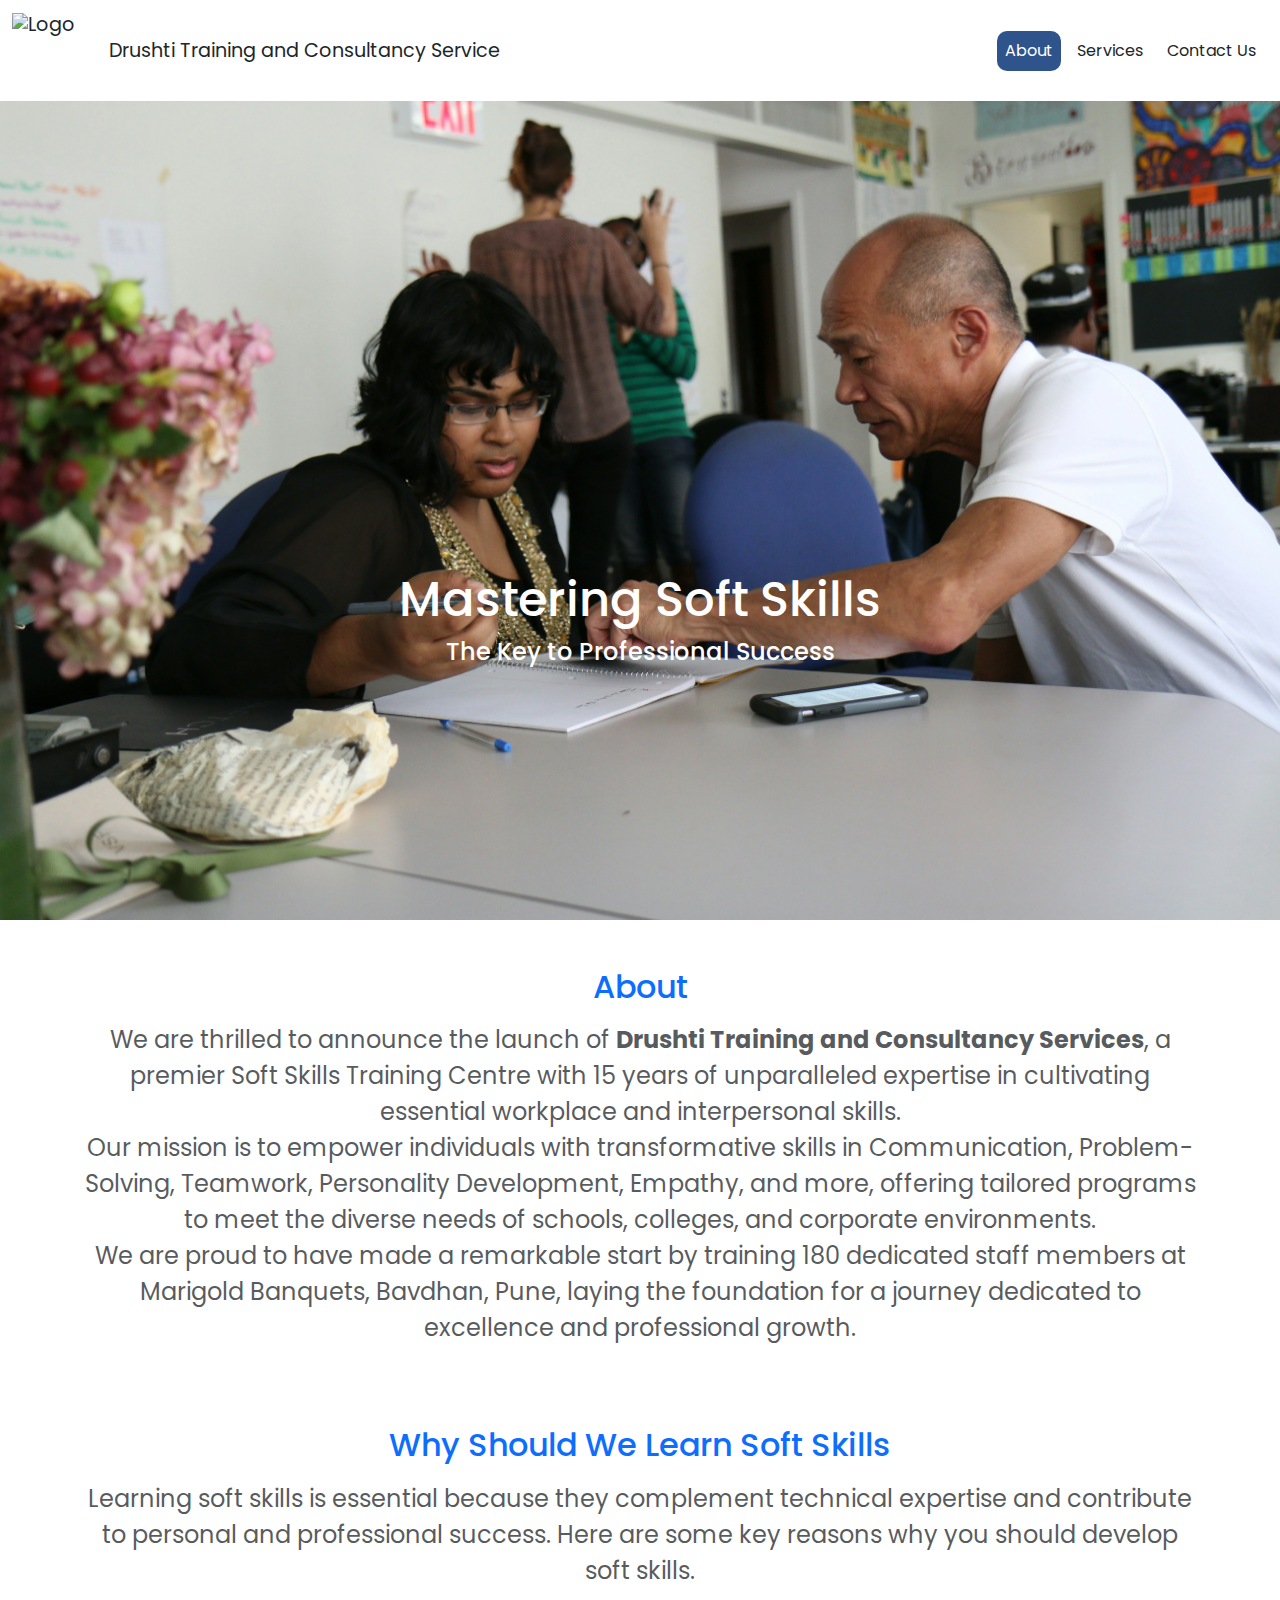
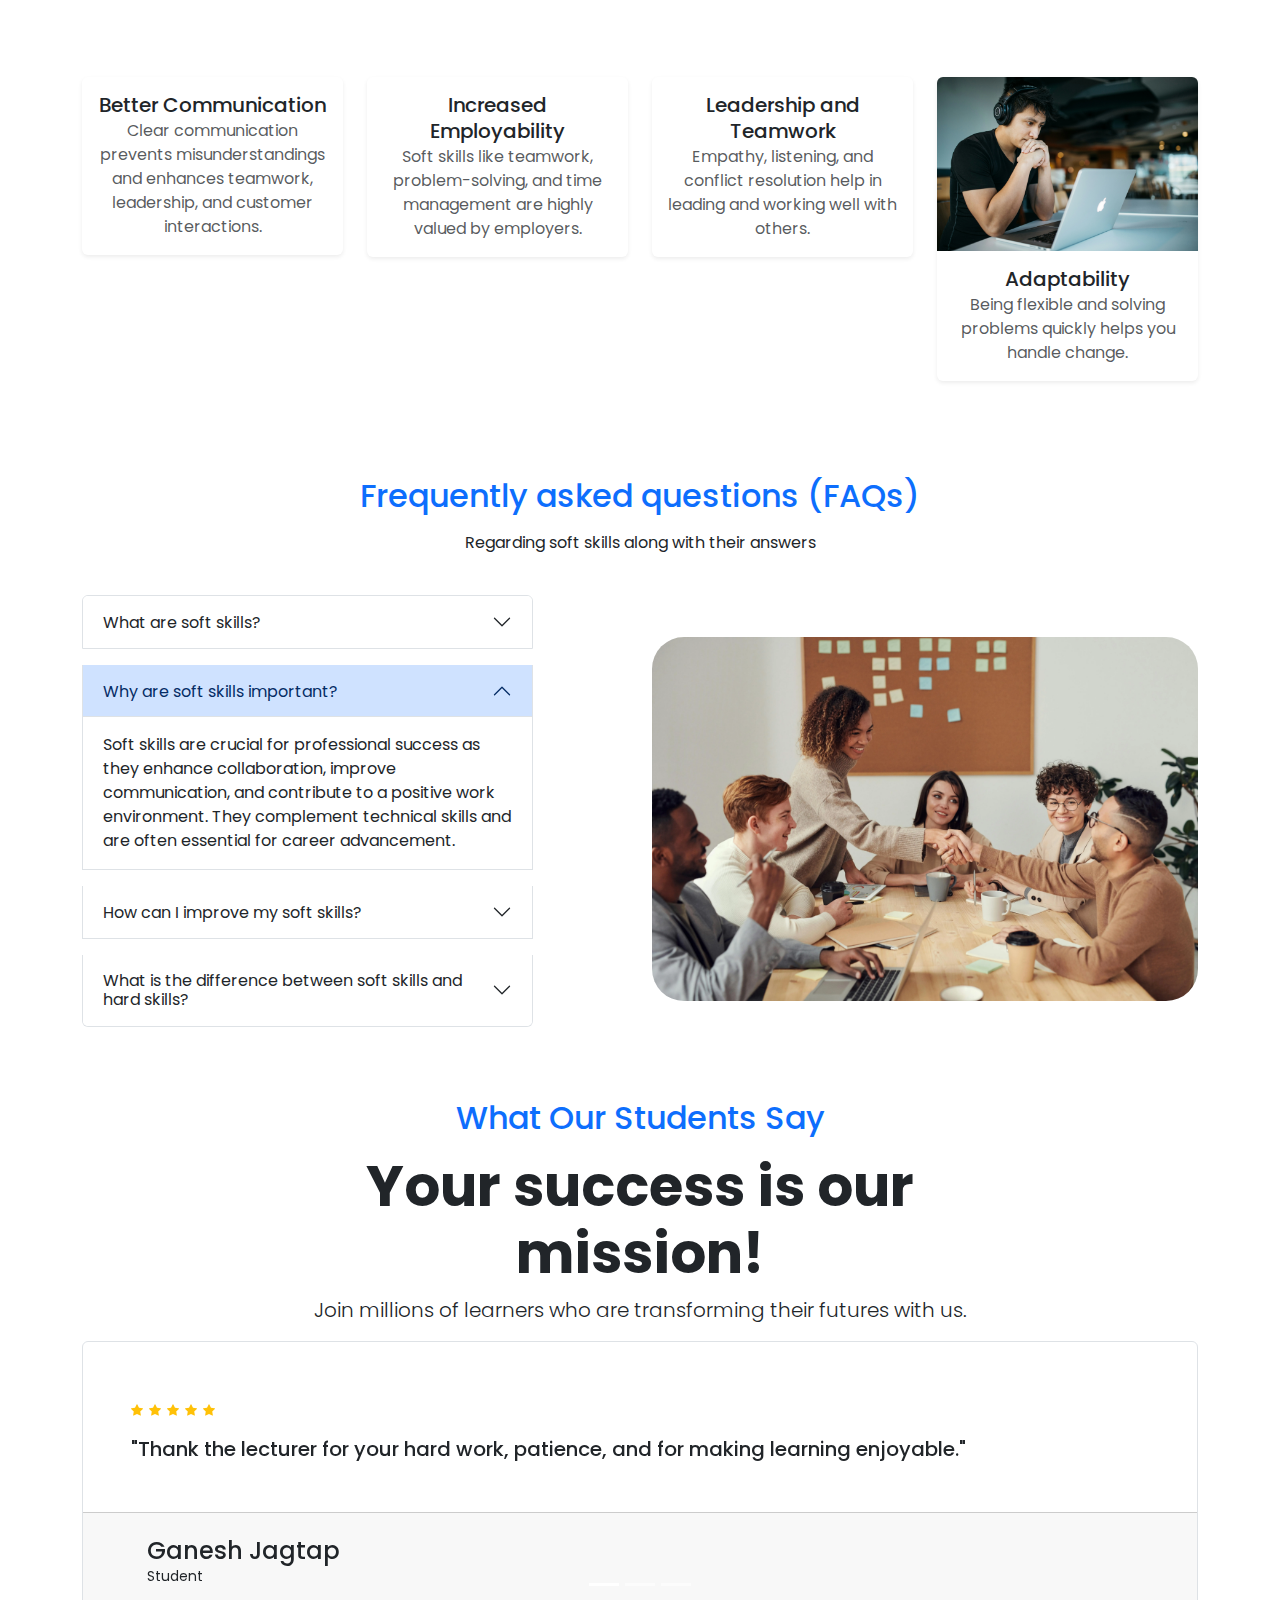
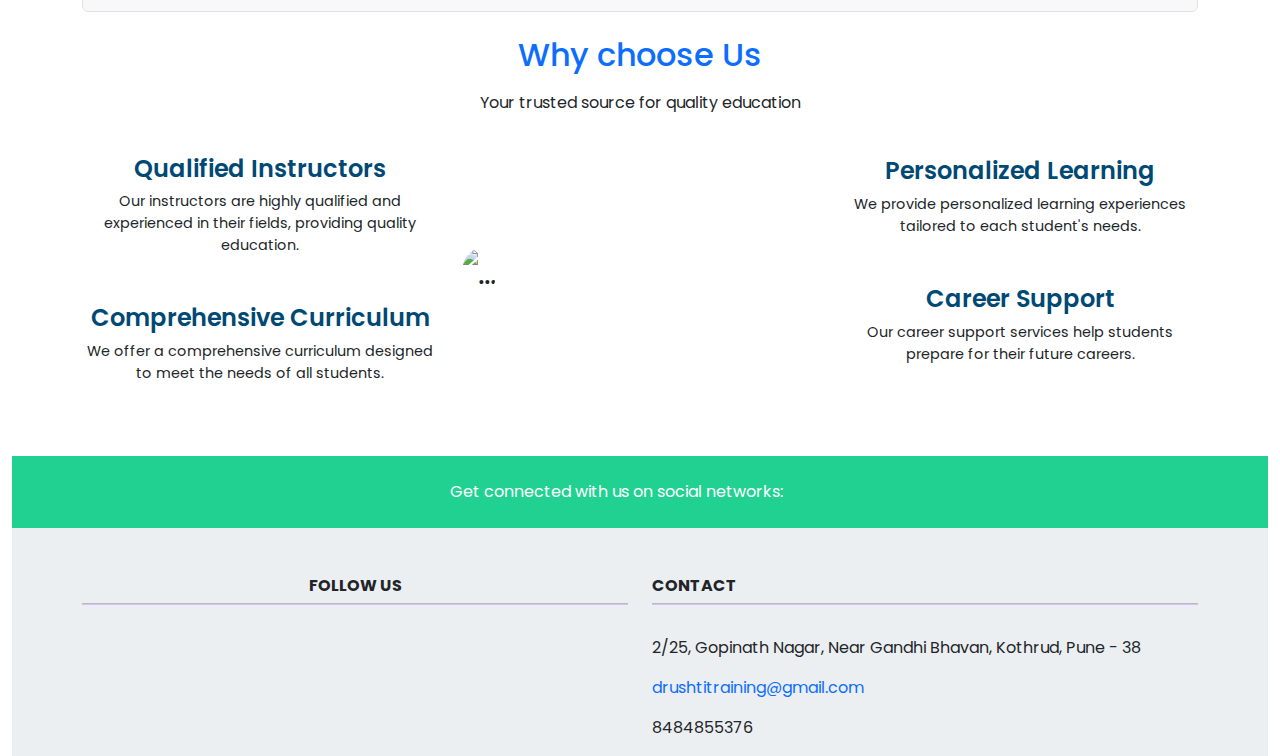
==== commit f190ab0f: "change images" ====
--- a/index.html
+++ b/index.html
@@ -255,16 +255,16 @@
         <div class="ps-lg-4 ps-xl-0">
           <div class="binded-content position-relative">
             <div class="binded-item" id="communication-img">
-              <img class="rounded-5 img-fluid w-100" src="./img/communication.webp" alt="Communication" />
+              <img class="rounded-5 img-fluid w-100" src="./img/what_are_soft_skill.webp" alt="Communication" />
             </div>
             <div class="binded-item active" id="collaboration-img">
-              <img class="rounded-5 img-fluid w-100" src="./img/collboration.webp" alt="Collaboration" />
+              <img class="rounded-5 img-fluid w-100" src="./img/what_are_important.webp" alt="Collaboration" />
             </div>
             <div class="binded-item" id="problem-solving-img">
-              <img class="rounded-5 img-fluid w-100" src="./img/problem.webp" alt="Problem Solving" />
+              <img class="rounded-5 img-fluid w-100" src="./img/how_improve.webp" alt="Problem Solving" />
             </div>
             <div class="binded-item" id="leadership-img">
-              <img class="rounded-5 img-fluid w-100" src="./img/leadership.webp" alt="Leadership" />
+              <img class="rounded-5 img-fluid w-100" src="./img/difference_soft_vs_hard_skill.webp" alt="Leadership" />
             </div>
           </div>
         </div>
